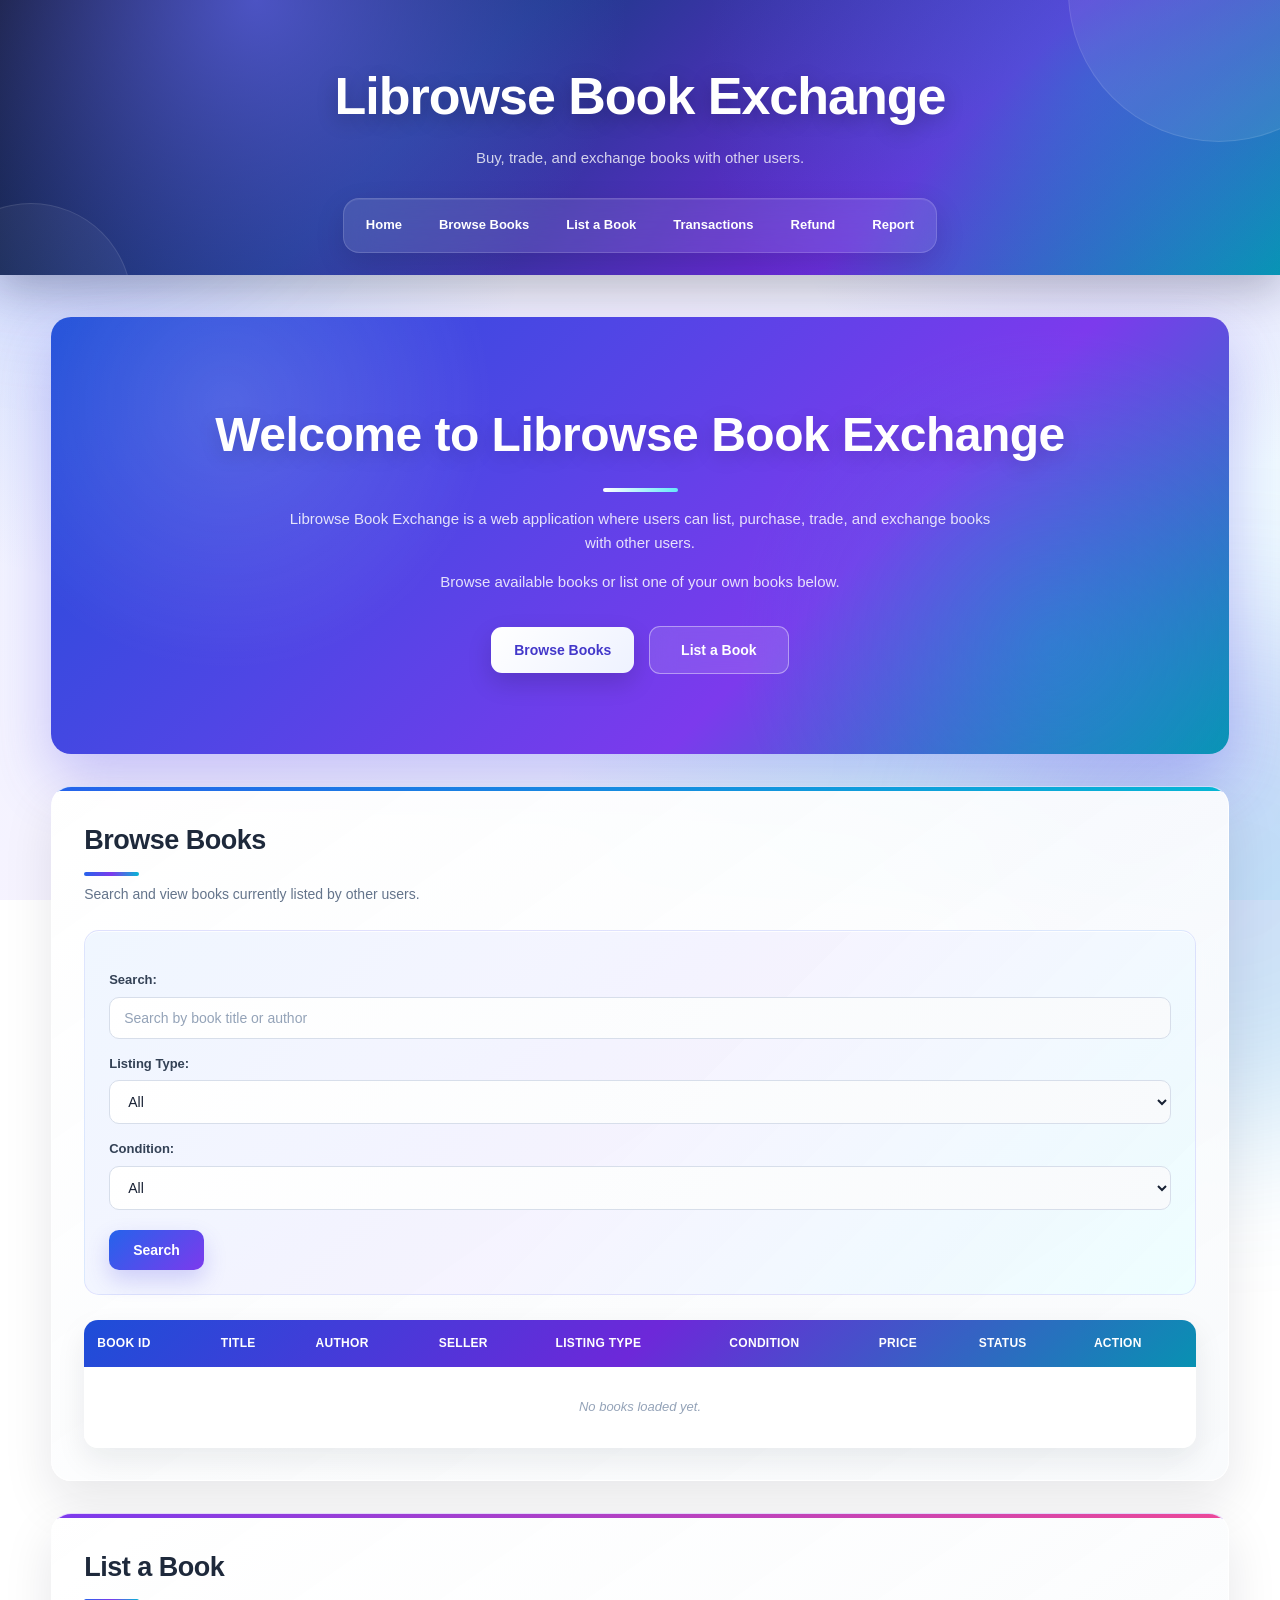
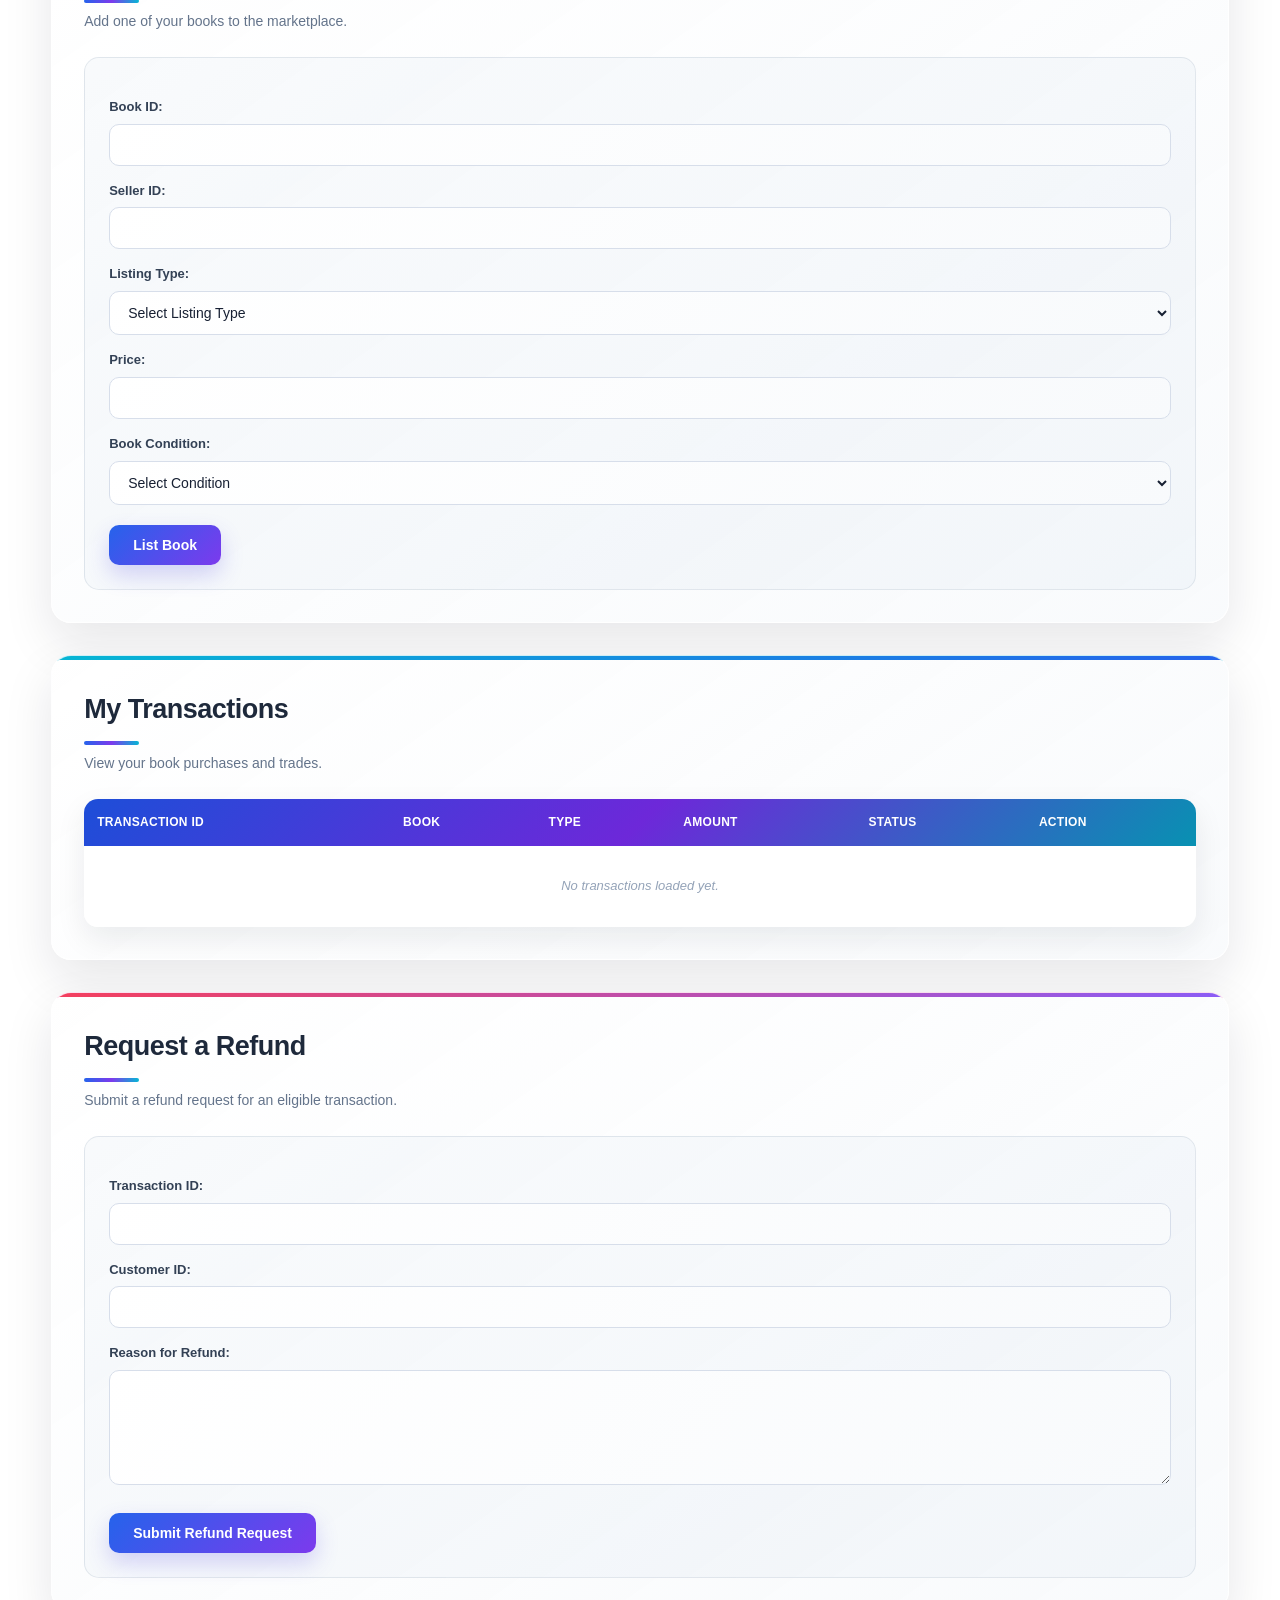
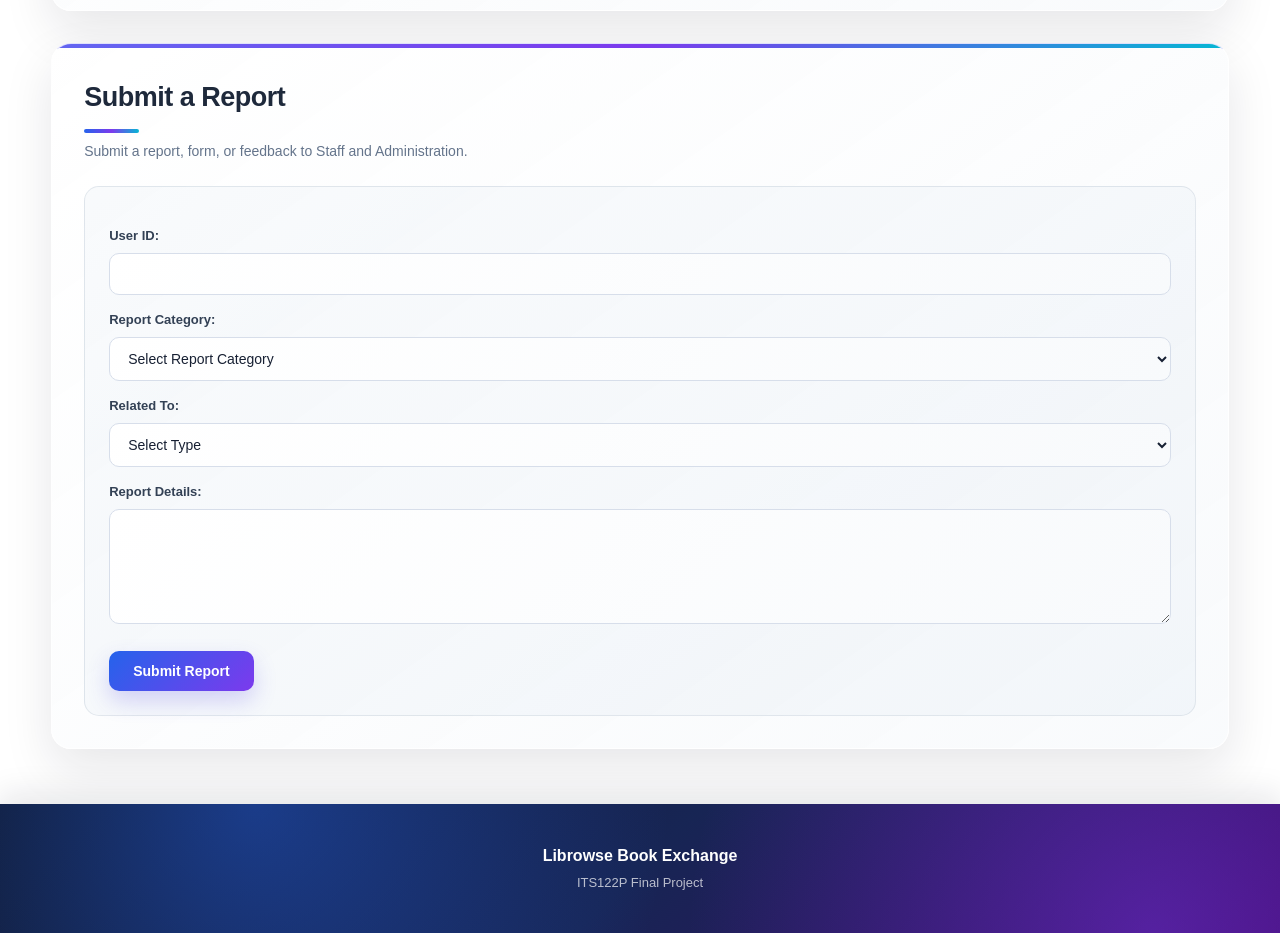
==== index.html @ b909de15 "Add files via upload" ====
<!DOCTYPE html>
<html lang="en">

<head>
    <meta charset="UTF-8">
    <meta name="viewport" content="width=device-width, initial-scale=1.0">

    <link rel="stylesheet" href="style.css">

    <title>Librowse Book Exchange</title>
</head>

<body>

    <!-- HEADER -->
    <header>
        <h1>Librowse Book Exchange</h1>

        <p>
            Buy, trade, and exchange books with other users.
        </p>

        <!-- Navigation -->
        <nav>
            <a href="#home">Home</a>
            <a href="#browse">Browse Books</a>
            <a href="#list-book">List a Book</a>
            <a href="#transactions">Transactions</a>
            <a href="#refund">Refund</a>
            <a href="#report">Report</a>
        </nav>
    </header>


    <!-- MAIN CONTENT -->
    <main>


        <!-- HOME -->
        <section id="home">

            <h2>Welcome to Librowse Book Exchange</h2>

            <p>
                Librowse Book Exchange is a web application where users can list,
                purchase, trade, and exchange books with other users.
            </p>

            <p>
                Browse available books or list one of your own books below.
            </p>

            <a href="#browse">Browse Books</a>
            <a href="#list-book">List a Book</a>

        </section>


        <!-- BROWSE BOOKS -->
        <section id="browse">

            <h2>Browse Books</h2>

            <p>
                Search and view books currently listed by other users.
            </p>


            <!-- Search -->
            <form id="search-form">

                <label for="search-book">
                    Search:
                </label>

                <input type="text" id="search-book" name="search" placeholder="Search by book title or author">


                <label for="filter-type">
                    Listing Type:
                </label>

                <select id="filter-type" name="listing_type">

                    <option value="">
                        All
                    </option>

                    <option value="For_sale">
                        For Sale
                    </option>

                    <option value="For_trade">
                        For Trade
                    </option>

                    <option value="Both">
                        Sale or Trade
                    </option>

                </select>


                <label for="filter-condition">
                    Condition:
                </label>

                <select id="filter-condition" name="condition">

                    <option value="">
                        All
                    </option>

                    <option value="New">
                        New
                    </option>

                    <option value="Good">
                        Good
                    </option>

                    <option value="Acceptable">
                        Acceptable
                    </option>

                </select>


                <button type="submit">
                    Search
                </button>

            </form>


            <!-- Books table (populated by JavaScript) -->
            <table>

                <thead>

                    <tr>
                        <th>Book ID</th>
                        <th>Title</th>
                        <th>Author</th>
                        <th>Seller</th>
                        <th>Listing Type</th>
                        <th>Condition</th>
                        <th>Price</th>
                        <th>Status</th>
                        <th>Action</th>
                    </tr>

                </thead>


                <!-- Book records inserted here -->
                <tbody id="book-list">

                    <tr>

                        <td colspan="9">
                            No books loaded yet.
                        </td>

                    </tr>

                </tbody>

            </table>

        </section>


        <!-- LIST A BOOK -->
        <section id="list-book">

            <h2>List a Book</h2>

            <p>
                Add one of your books to the marketplace.
            </p>


            <!-- Form follows USER_BOOKS table/API -->
            <form id="list-book-form">


                <label for="book-id">
                    Book ID:
                </label>

                <input type="number" id="book-id" name="book_id" required>


                <label for="seller-id">
                    Seller ID:
                </label>

                <input type="number" id="seller-id" name="seller_id" required>


                <label for="listing-type">
                    Listing Type:
                </label>

                <select id="listing-type" name="listing_type" required>

                    <option value="">
                        Select Listing Type
                    </option>

                    <option value="For_sale">
                        For Sale
                    </option>

                    <option value="For_trade">
                        For Trade
                    </option>

                    <option value="Both">
                        Both
                    </option>

                </select>


                <label for="price">
                    Price:
                </label>

                <input type="number" id="price" name="price" step="0.01" min="0">


                <label for="book-condition">
                    Book Condition:
                </label>

                <select id="book-condition" name="condition" required>

                    <option value="">
                        Select Condition
                    </option>

                    <option value="New">
                        New
                    </option>

                    <option value="Good">
                        Good
                    </option>

                    <option value="Acceptable">
                        Acceptable
                    </option>

                </select>


                <button type="submit">
                    List Book
                </button>

            </form>

        </section>


        <!-- TRANSACTIONS -->
        <section id="transactions">

            <h2>My Transactions</h2>

            <p>
                View your book purchases and trades.
            </p>


            <!-- Transaction records (populated by JavaScript) -->
            <table>

                <thead>

                    <tr>
                        <th>Transaction ID</th>
                        <th>Book</th>
                        <th>Type</th>
                        <th>Amount</th>
                        <th>Status</th>
                        <th>Action</th>
                    </tr>

                </thead>

                <tbody id="transaction-list">

                    <tr>

                        <td colspan="6">
                            No transactions loaded yet.
                        </td>

                    </tr>

                </tbody>

            </table>

        </section>


        <!-- REFUND REQUEST -->
        <section id="refund">

            <h2>Request a Refund</h2>

            <p>
                Submit a refund request for an eligible transaction.
            </p>


            <!-- Form follows REFUND_REQUEST schema -->
            <form id="refund-form">


                <label for="refund-transaction-id">
                    Transaction ID:
                </label>

                <input type="number" id="refund-transaction-id" name="transaction_id" required>


                <label for="customer-id">
                    Customer ID:
                </label>

                <input type="number" id="customer-id" name="customer_id" required>


                <label for="refund-reason">
                    Reason for Refund:
                </label>

                <textarea id="refund-reason" name="reason" rows="5" required></textarea>


                <button type="submit">
                    Submit Refund Request
                </button>

            </form>

        </section>


        <!-- REPORT -->
        <section id="report">

            <h2>Submit a Report</h2>

            <p>
                Submit a report, form, or feedback to Staff and Administration.
            </p>


            <!-- Form uses report categories from reports.php -->
            <form id="report-form">


                <label for="submitted-by">
                    User ID:
                </label>

                <input type="number" id="submitted-by" name="submitted_by_id" required>


                <label for="report-category">
                    Report Category:
                </label>

                <select id="report-category" name="report_category" required>

                    <option value="">
                        Select Report Category
                    </option>

                    <option value="Verification_Form">
                        Verification Form
                    </option>

                    <option value="Seller_Application">
                        Seller Application
                    </option>

                    <option value="User_Violation">
                        User Violation
                    </option>

                    <option value="Listing_Dispute">
                        Listing Dispute
                    </option>

                    <option value="General_Feedback">
                        General Feedback
                    </option>

                </select>


                <label for="related-entity">
                    Related To:
                </label>

                <select id="related-entity" name="related_entity_type" required>

                    <option value="">
                        Select Type
                    </option>

                    <option value="User">
                        User
                    </option>

                    <option value="Book_Listing">
                        Book Listing
                    </option>

                    <option value="Transaction">
                        Transaction
                    </option>

                    <option value="None">
                        None
                    </option>

                </select>


                <label for="report-details">
                    Report Details:
                </label>

                <textarea id="report-details" name="form_data" rows="5" required></textarea>


                <button type="submit">
                    Submit Report
                </button>

            </form>

        </section>


    </main>


    <!-- FOOTER -->
    <footer>

        <p>
            Librowse Book Exchange
        </p>

        <p>
            ITS122P Final Project
        </p>

    </footer>


</body>

</html>
---- style.css ----
/* LIBROWSE BOOK EXCHANGE - Gradient UI Revamp */


/* WEBSITE COLORS */

:root {

    /* Main Gradient Colors */
    --blue: #2563eb;
    --blue-dark: #1d4ed8;

    --purple: #7c3aed;
    --purple-dark: #5b21b6;

    --violet: #8b5cf6;
    --cyan: #06b6d4;

    /* Background Colors */
    --background-dark: #0b1020;
    --background-mid: #11182d;
    --background-light: #17213c;

    /* Card Colors */
    --card: rgba(255, 255, 255, 0.94);
    --glass: rgba(255, 255, 255, 0.10);

    /* Text */
    --text-dark: #172033;
    --text-gray: #64748b;
    --text-light: #f8fafc;

    /* Borders */
    --border-light: rgba(255, 255, 255, 0.18);
    --border-card: rgba(148, 163, 184, 0.25);

    /* Shadows */
    --shadow-small:
        0 4px 12px rgba(15, 23, 42, 0.08);

    --shadow-medium:
        0 15px 35px rgba(15, 23, 42, 0.13);

    --shadow-large:
        0 25px 60px rgba(15, 23, 42, 0.18);

    /* Main Gradient */
    --main-gradient:
        linear-gradient(135deg,
            #2563eb 0%,
            #7c3aed 50%,
            #06b6d4 100%);

    /* Dark Gradient */
    --dark-gradient:
        linear-gradient(135deg,
            #0b1020 0%,
            #17213c 50%,
            #26154f 100%);
}


/* BASIC PAGE SETTINGS */

* {
    box-sizing: border-box;
}


html {
    scroll-behavior: smooth;
}


body {
    margin: 0;

    min-height: 100vh;

    font-family:
        Arial,
        Helvetica,
        sans-serif;

    color: var(--text-dark);

    line-height: 1.6;

    background:
        radial-gradient(circle at 10% 20%,
            rgba(37, 99, 235, 0.18),
            transparent 30%),

        radial-gradient(circle at 90% 10%,
            rgba(124, 58, 237, 0.18),
            transparent 28%),

        radial-gradient(circle at 70% 80%,
            rgba(6, 182, 212, 0.13),
            transparent 30%),

        linear-gradient(135deg,
            #eef4ff 0%,
            #f6f3ff 45%,
            #ecfeff 100%);

    background-attachment: fixed;
}


/* Background glow - top left */
body::before {
    content: "";

    position: fixed;

    width: 450px;
    height: 450px;

    top: -180px;
    left: -160px;

    border-radius: 50%;

    background:
        linear-gradient(135deg,
            rgba(37, 99, 235, 0.30),
            rgba(124, 58, 237, 0.20));

    filter: blur(70px);

    z-index: -1;

    pointer-events: none;
}


/* Background glow - bottom right */
body::after {
    content: "";

    position: fixed;

    width: 500px;
    height: 500px;

    right: -200px;
    bottom: -230px;

    border-radius: 50%;

    background:
        linear-gradient(135deg,
            rgba(124, 58, 237, 0.25),
            rgba(6, 182, 212, 0.25));

    filter: blur(80px);

    z-index: -1;

    pointer-events: none;
}


/* HEADER */

header {
    position: relative;

    overflow: hidden;

    text-align: center;

    color: white;

    padding:
        55px 25px 22px;

    background:

        radial-gradient(circle at 20% 0%,
            rgba(99, 102, 241, 0.7),
            transparent 35%),

        radial-gradient(circle at 85% 30%,
            rgba(6, 182, 212, 0.30),
            transparent 35%),

        linear-gradient(135deg,
            #0f172a 0%,
            #1e3a8a 35%,
            #6d28d9 70%,
            #0891b2 100%);

    box-shadow:
        0 15px 40px rgba(15, 23, 42, 0.25);
}


/* Decorative circle - top right */
header::before {
    content: "";

    position: absolute;

    width: 300px;
    height: 300px;

    top: -160px;
    right: -90px;

    border-radius: 50%;

    background:
        rgba(255, 255, 255, 0.08);

    border:
        1px solid rgba(255, 255, 255, 0.1);
}


/* Decorative circle - bottom left */
header::after {
    content: "";

    position: absolute;

    width: 200px;
    height: 200px;

    bottom: -130px;
    left: -70px;

    border-radius: 50%;

    background:
        rgba(255, 255, 255, 0.05);

    border:
        1px solid rgba(255, 255, 255, 0.1);
}


/* Title */
header h1 {
    position: relative;

    z-index: 1;

    margin: 0;

    font-size: clamp(34px,
            5vw,
            52px);

    font-weight: 800;

    letter-spacing: -1px;

    color: white;

    text-shadow:
        0 5px 20px rgba(0, 0, 0, 0.25);
}


/* Subtitle */
header p {
    position: relative;

    z-index: 1;

    margin:
        8px 0 28px;

    font-size: 15px;

    color:
        rgba(255, 255, 255, 0.78);
}


/* NAVIGATION */

nav {
    position: relative;

    z-index: 2;

    display: flex;

    justify-content: center;

    align-items: center;

    flex-wrap: wrap;

    gap: 7px;

    width: fit-content;

    max-width: 100%;

    margin: auto;

    padding: 7px;

    border-radius: 16px;

    background:
        rgba(255, 255, 255, 0.10);

    border:
        1px solid rgba(255, 255, 255, 0.15);

    backdrop-filter:
        blur(15px);

    -webkit-backdrop-filter:
        blur(15px);

    box-shadow:
        inset 0 1px 0 rgba(255, 255, 255, 0.08),
        0 10px 30px rgba(0, 0, 0, 0.12);
}


nav a {
    position: relative;

    padding:
        9px 15px;

    border-radius: 10px;

    color: white;

    text-decoration: none;

    font-size: 13px;

    font-weight: bold;

    transition:
        background 0.25s ease,
        transform 0.25s ease,
        box-shadow 0.25s ease;
}


nav a:hover {
    background:
        linear-gradient(135deg,
            rgba(255, 255, 255, 0.22),
            rgba(255, 255, 255, 0.10));

    transform:
        translateY(-2px);

    box-shadow:
        0 7px 18px rgba(0, 0, 0, 0.12);
}


/* MAIN CONTAINER */

main {
    width: 92%;

    max-width: 1180px;

    margin:
        42px auto;
}


/* SECTIONS */

section {
    position: relative;

    overflow: hidden;

    margin-bottom: 32px;

    padding: 32px;

    border-radius: 20px;

    background:
        linear-gradient(145deg,
            rgba(255, 255, 255, 0.96),
            rgba(248, 250, 252, 0.90));

    border:
        1px solid rgba(255, 255, 255, 0.8);

    box-shadow:
        0 20px 50px rgba(15, 23, 42, 0.10);

    backdrop-filter:
        blur(15px);

    -webkit-backdrop-filter:
        blur(15px);

    transition:
        transform 0.3s ease,
        box-shadow 0.3s ease;
}


section:hover {
    transform:
        translateY(-3px);

    box-shadow:
        0 25px 60px rgba(15, 23, 42, 0.14);
}


/* Gradient bar at top */
section::before {
    content: "";

    position: absolute;

    top: 0;
    left: 0;

    width: 100%;
    height: 4px;

    background:
        var(--main-gradient);
}


/* Heading */
section h2 {
    margin:
        0 0 7px;

    font-size: 27px;

    font-weight: 800;

    letter-spacing: -0.5px;

    color: #1e293b;
}


/* Gradient underline */
section h2::after {
    content: "";

    display: block;

    width: 55px;
    height: 4px;

    margin-top: 10px;

    border-radius: 10px;

    background:
        linear-gradient(90deg,
            var(--blue),
            var(--purple),
            var(--cyan));
}


section>p {
    margin-top: 7px;

    color: var(--text-gray);

    font-size: 14px;
}


/* HOME SECTION */

#home {
    position: relative;

    padding:
        80px 40px;

    text-align: center;

    color: white;

    border: none;

    background:

        radial-gradient(circle at 15% 20%,
            rgba(255, 255, 255, 0.15),
            transparent 25%),

        radial-gradient(circle at 85% 75%,
            rgba(6, 182, 212, 0.28),
            transparent 30%),

        linear-gradient(135deg,
            #1d4ed8 0%,
            #4f46e5 35%,
            #7c3aed 65%,
            #0891b2 100%);

    box-shadow:
        0 25px 60px rgba(79, 70, 229, 0.30);
}


#home::before {
    height: 0;
}


#home h2 {
    font-size:
        clamp(32px,
            5vw,
            48px);

    color: white;

    margin-bottom: 15px;

    text-shadow:
        0 5px 20px rgba(0, 0, 0, 0.15);
}


#home h2::after {
    margin:
        14px auto 0;

    width: 75px;

    background:
        linear-gradient(90deg,
            #ffffff,
            #67e8f9);
}


#home p {
    max-width: 720px;

    margin-left: auto;
    margin-right: auto;

    color:
        rgba(255, 255, 255, 0.84);

    font-size: 15px;
}


/* Buttons */
#home a {
    display: inline-block;

    min-width: 140px;

    margin:
        17px 5px 0;

    padding:
        12px 23px;

    border-radius: 11px;

    text-decoration: none;

    font-size: 14px;

    font-weight: bold;

    transition:
        transform 0.25s ease,
        box-shadow 0.25s ease,
        background 0.25s ease;
}


/* Browse button */
#home a:first-of-type {
    color: #4338ca;

    background:
        linear-gradient(135deg,
            #ffffff,
            #eef2ff);

    box-shadow:
        0 10px 25px rgba(0, 0, 0, 0.15);
}


#home a:first-of-type:hover {
    transform:
        translateY(-3px);

    box-shadow:
        0 16px 30px rgba(0, 0, 0, 0.20);
}


/* List button */
#home a:nth-of-type(2) {
    color: white;

    border:
        1px solid rgba(255, 255, 255, 0.4);

    background:
        rgba(255, 255, 255, 0.12);

    backdrop-filter:
        blur(12px);
}


#home a:nth-of-type(2):hover {
    background:
        rgba(255, 255, 255, 0.20);

    transform:
        translateY(-3px);
}


/* FORMS */

form {
    margin-top: 24px;

    padding: 24px;

    border-radius: 15px;

    background:

        linear-gradient(145deg,
            rgba(248, 250, 252, 0.95),
            rgba(241, 245, 249, 0.90));

    border:
        1px solid rgba(148, 163, 184, 0.22);
}


label {
    display: block;

    margin:
        15px 0 6px;

    color: #334155;

    font-size: 13px;

    font-weight: 700;
}


/* FORM CONTROLS */

input,
select,
textarea {
    width: 100%;

    padding:
        12px 14px;

    border-radius: 10px;

    border:
        1px solid #d7deea;

    outline: none;

    color: #172033;

    background:
        linear-gradient(135deg,
            #ffffff,
            #f8fafc);

    font-family:
        Arial,
        Helvetica,
        sans-serif;

    font-size: 14px;

    transition:
        border-color 0.25s ease,
        box-shadow 0.25s ease,
        transform 0.2s ease;
}


input::placeholder,
textarea::placeholder {
    color: #94a3b8;
}


/* Focus state */
input:focus,
select:focus,
textarea:focus {
    border-color:
        var(--violet);

    background: white;

    transform:
        translateY(-1px);

    box-shadow:
        0 0 0 4px rgba(124, 58, 237, 0.10),
        0 8px 18px rgba(79, 70, 229, 0.08);
}


textarea {
    min-height: 115px;

    resize: vertical;
}


/* BUTTONS */

button {
    position: relative;

    overflow: hidden;

    margin-top: 20px;

    padding:
        12px 24px;

    border: none;

    border-radius: 10px;

    color: white;

    background:
        linear-gradient(135deg,
            #2563eb,
            #7c3aed,
            #06b6d4);

    background-size:
        200% 200%;

    font-size: 14px;

    font-weight: bold;

    cursor: pointer;

    box-shadow:
        0 10px 22px rgba(79, 70, 229, 0.22);

    transition:
        transform 0.25s ease,
        box-shadow 0.25s ease,
        background-position 0.35s ease;
}


button:hover {
    transform:
        translateY(-3px);

    background-position:
        100% 50%;

    box-shadow:
        0 16px 30px rgba(79, 70, 229, 0.30);
}


button:active {
    transform:
        translateY(0);
}


/* Shine animation */
button::before {
    content: "";

    position: absolute;

    top: 0;
    left: -100%;

    width: 70%;
    height: 100%;

    background:
        linear-gradient(90deg,
            transparent,
            rgba(255, 255, 255, 0.32),
            transparent);

    transform:
        skewX(-20deg);

    transition:
        left 0.55s ease;
}


button:hover::before {
    left: 130%;
}


/* SEARCH FORM */

#search-form {
    position: relative;

    background:

        linear-gradient(135deg,
            rgba(239, 246, 255, 0.95),
            rgba(245, 243, 255, 0.95),
            rgba(236, 254, 255, 0.90));

    border:
        1px solid rgba(99, 102, 241, 0.14);

    box-shadow:
        inset 0 1px 0 rgba(255, 255, 255, 0.8);
}


/* TABLES */

table {
    width: 100%;

    margin-top: 25px;

    border-spacing: 0;

    border-collapse: separate;

    overflow: hidden;

    border-radius: 14px;

    background: white;

    box-shadow:
        0 12px 30px rgba(15, 23, 42, 0.08);
}


/* Table header */
thead {
    background:
        linear-gradient(135deg,
            #1d4ed8,
            #6d28d9,
            #0891b2);
}


th {
    padding:
        14px 13px;

    color: white;

    background: transparent;

    text-align: left;

    font-size: 12px;

    letter-spacing: 0.3px;

    text-transform: uppercase;

    white-space: nowrap;
}


td {
    padding:
        14px 13px;

    border-bottom:
        1px solid #edf0f5;

    color: #475569;

    font-size: 13px;

    background:
        rgba(255, 255, 255, 0.92);

    transition:
        background 0.2s ease;
}


tbody tr:hover td {
    background:
        linear-gradient(90deg,
            #eff6ff,
            #f5f3ff,
            #ecfeff);
}


tbody tr:last-child td {
    border-bottom: none;
}


/* Empty state */
td[colspan] {
    padding: 30px;

    text-align: center;

    color: #94a3b8;

    font-style: italic;
}


/* SECTION ACCENTS */

#browse {
    border-top:
        1px solid rgba(37, 99, 235, 0.18);
}


#list-book {
    border-top:
        1px solid rgba(124, 58, 237, 0.18);
}


#transactions {
    border-top:
        1px solid rgba(6, 182, 212, 0.18);
}


#refund {
    border-top:
        1px solid rgba(236, 72, 153, 0.15);
}


#report {
    border-top:
        1px solid rgba(99, 102, 241, 0.18);
}


/* Gradient bars */
#browse::before {
    background:
        linear-gradient(90deg,
            #2563eb,
            #06b6d4);
}


#list-book::before {
    background:
        linear-gradient(90deg,
            #7c3aed,
            #ec4899);
}


#transactions::before {
    background:
        linear-gradient(90deg,
            #06b6d4,
            #2563eb);
}


#refund::before {
    background:
        linear-gradient(90deg,
            #f43f5e,
            #8b5cf6);
}


#report::before {
    background:
        linear-gradient(90deg,
            #6366f1,
            #7c3aed,
            #06b6d4);
}


/* FOOTER */

footer {
    position: relative;

    overflow: hidden;

    margin-top: 55px;

    padding:
        35px 20px;

    text-align: center;

    color: white;

    background:

        radial-gradient(circle at 20% 0%,
            rgba(37, 99, 235, 0.45),
            transparent 40%),

        radial-gradient(circle at 90% 100%,
            rgba(124, 58, 237, 0.45),
            transparent 40%),

        linear-gradient(135deg,
            #0f172a,
            #172554,
            #3b0764);

    box-shadow:
        0 -10px 30px rgba(15, 23, 42, 0.10);
}


footer p {
    position: relative;

    z-index: 1;

    margin:
        4px 0;

    color:
        rgba(255, 255, 255, 0.70);

    font-size: 13px;
}


footer p:first-child {
    color: white;

    font-size: 16px;

    font-weight: bold;
}


/* TEXT SELECTION */

::selection {
    color: white;

    background:
        #7c3aed;
}


/* SCROLLBAR */

::-webkit-scrollbar {
    width: 10px;
    height: 10px;
}


::-webkit-scrollbar-track {
    background:
        #eef2f7;
}


::-webkit-scrollbar-thumb {
    border-radius: 20px;

    border:
        2px solid #eef2f7;

    background:
        linear-gradient(180deg,
            #2563eb,
            #7c3aed);
}


::-webkit-scrollbar-thumb:hover {
    background:
        linear-gradient(180deg,
            #1d4ed8,
            #6d28d9);
}


/* TABLET - MAX 900px */

@media screen and (max-width: 900px) {

    main {
        width: 94%;
    }


    section {
        padding: 25px;
    }


    #home {
        padding:
            60px 25px;
    }


    #browse,
    #transactions {
        overflow-x: auto;
    }


    table {
        min-width: 760px;
    }

}


/* MOBILE - MAX 650px */

@media screen and (max-width: 650px) {

    header {
        padding:
            40px 15px 18px;
    }


    header h1 {
        font-size: 31px;
    }


    header p {
        font-size: 13px;
    }


    nav {
        width: 100%;

        flex-direction: column;

        border-radius: 14px;
    }


    nav a {
        width: 100%;

        padding: 10px;

        text-align: center;
    }


    main {
        width: 94%;

        margin:
            22px auto;
    }


    section {
        padding: 20px;

        margin-bottom: 20px;

        border-radius: 15px;
    }


    section h2 {
        font-size: 23px;
    }


    #home {
        padding:
            48px 20px;
    }


    #home h2 {
        font-size: 30px;
    }


    #home a {
        display: block;

        width: 100%;

        max-width: 260px;

        margin:
            10px auto;
    }


    form {
        padding: 18px;
    }


    input,
    select,
    textarea {
        font-size: 16px;
    }


    button {
        width: 100%;
    }


    footer {
        margin-top: 30px;
    }

}


/* SMALL PHONES - MAX 420px */

@media screen and (max-width: 420px) {

    header h1 {
        font-size: 27px;
    }


    #home h2 {
        font-size: 27px;
    }


    section {
        padding: 17px;
    }


    form {
        padding: 15px;
    }

}


/* REDUCED MOTION */
/* Respects user's animation preferences */
@media (prefers-reduced-motion: reduce) {

    html {
        scroll-behavior: auto;
    }


    *,
    *::before,
    *::after {
        transition: none !important;
        animation: none !important;
    }

}
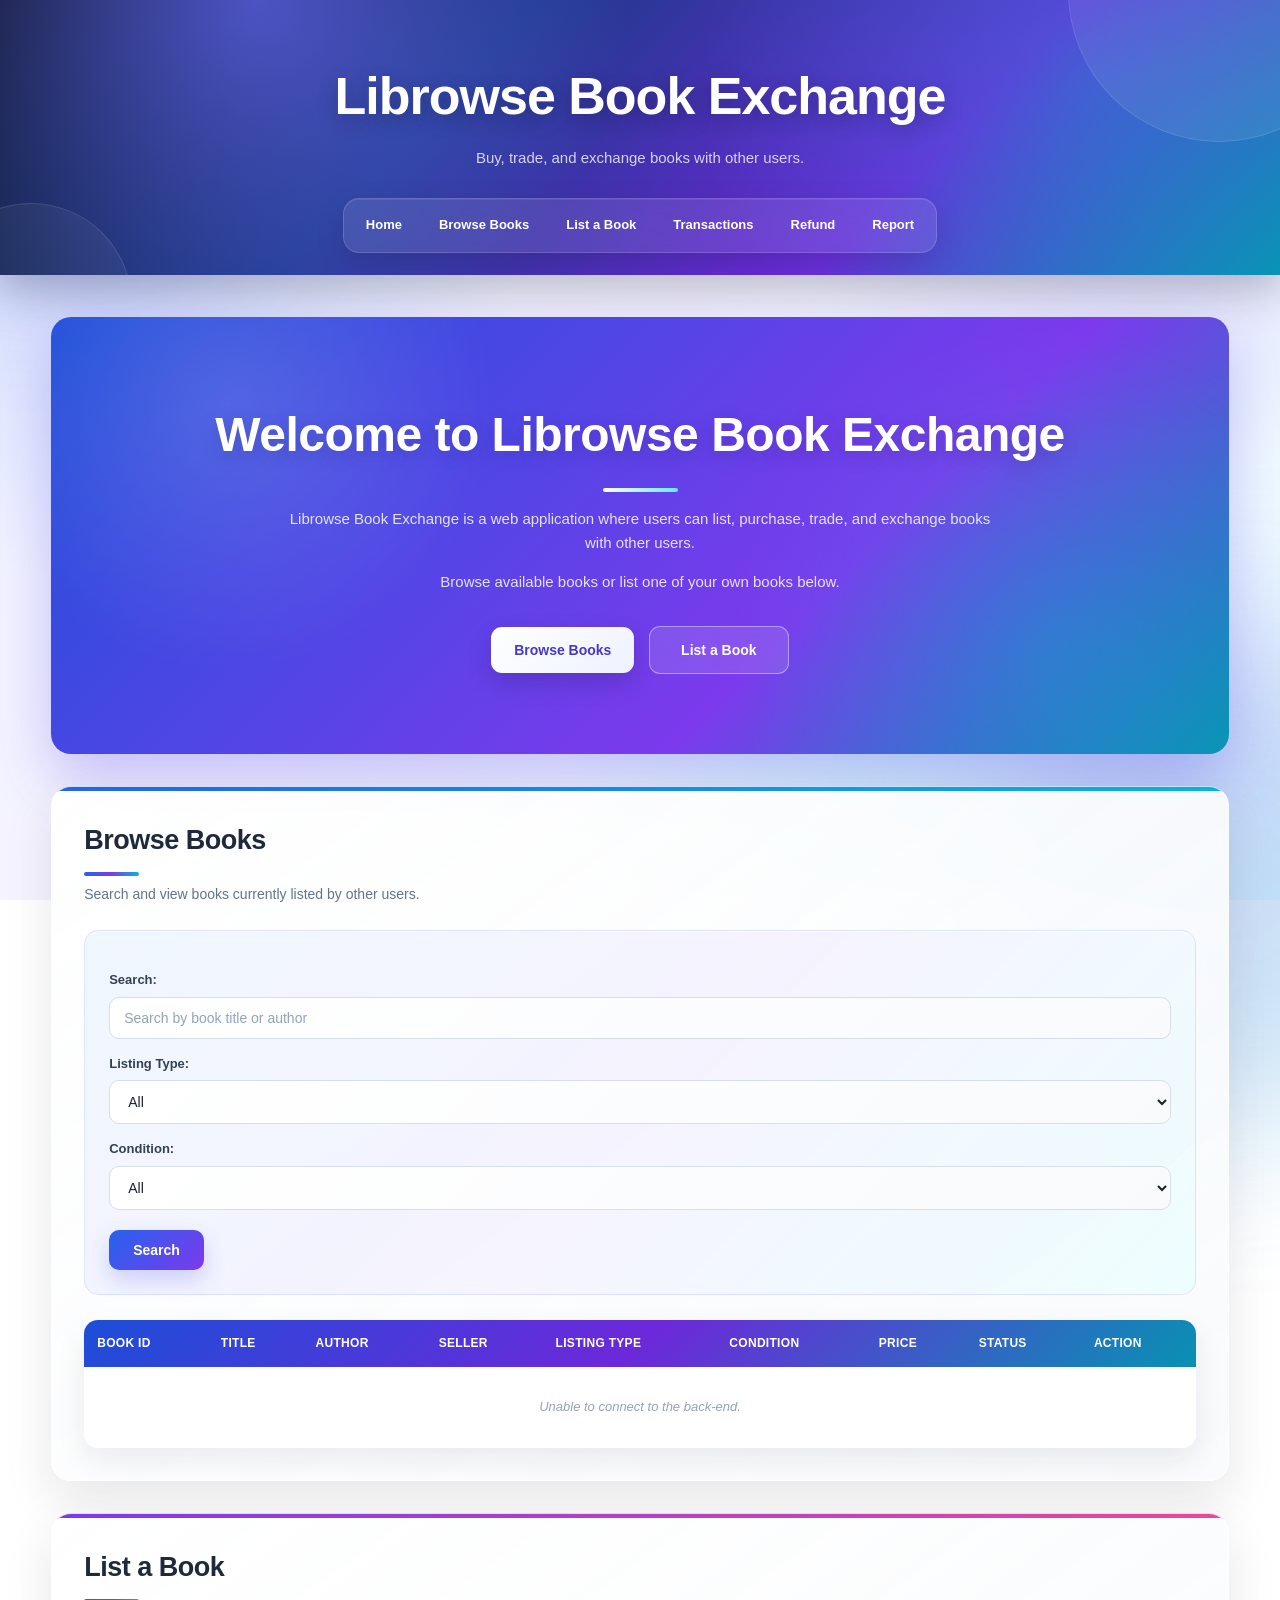
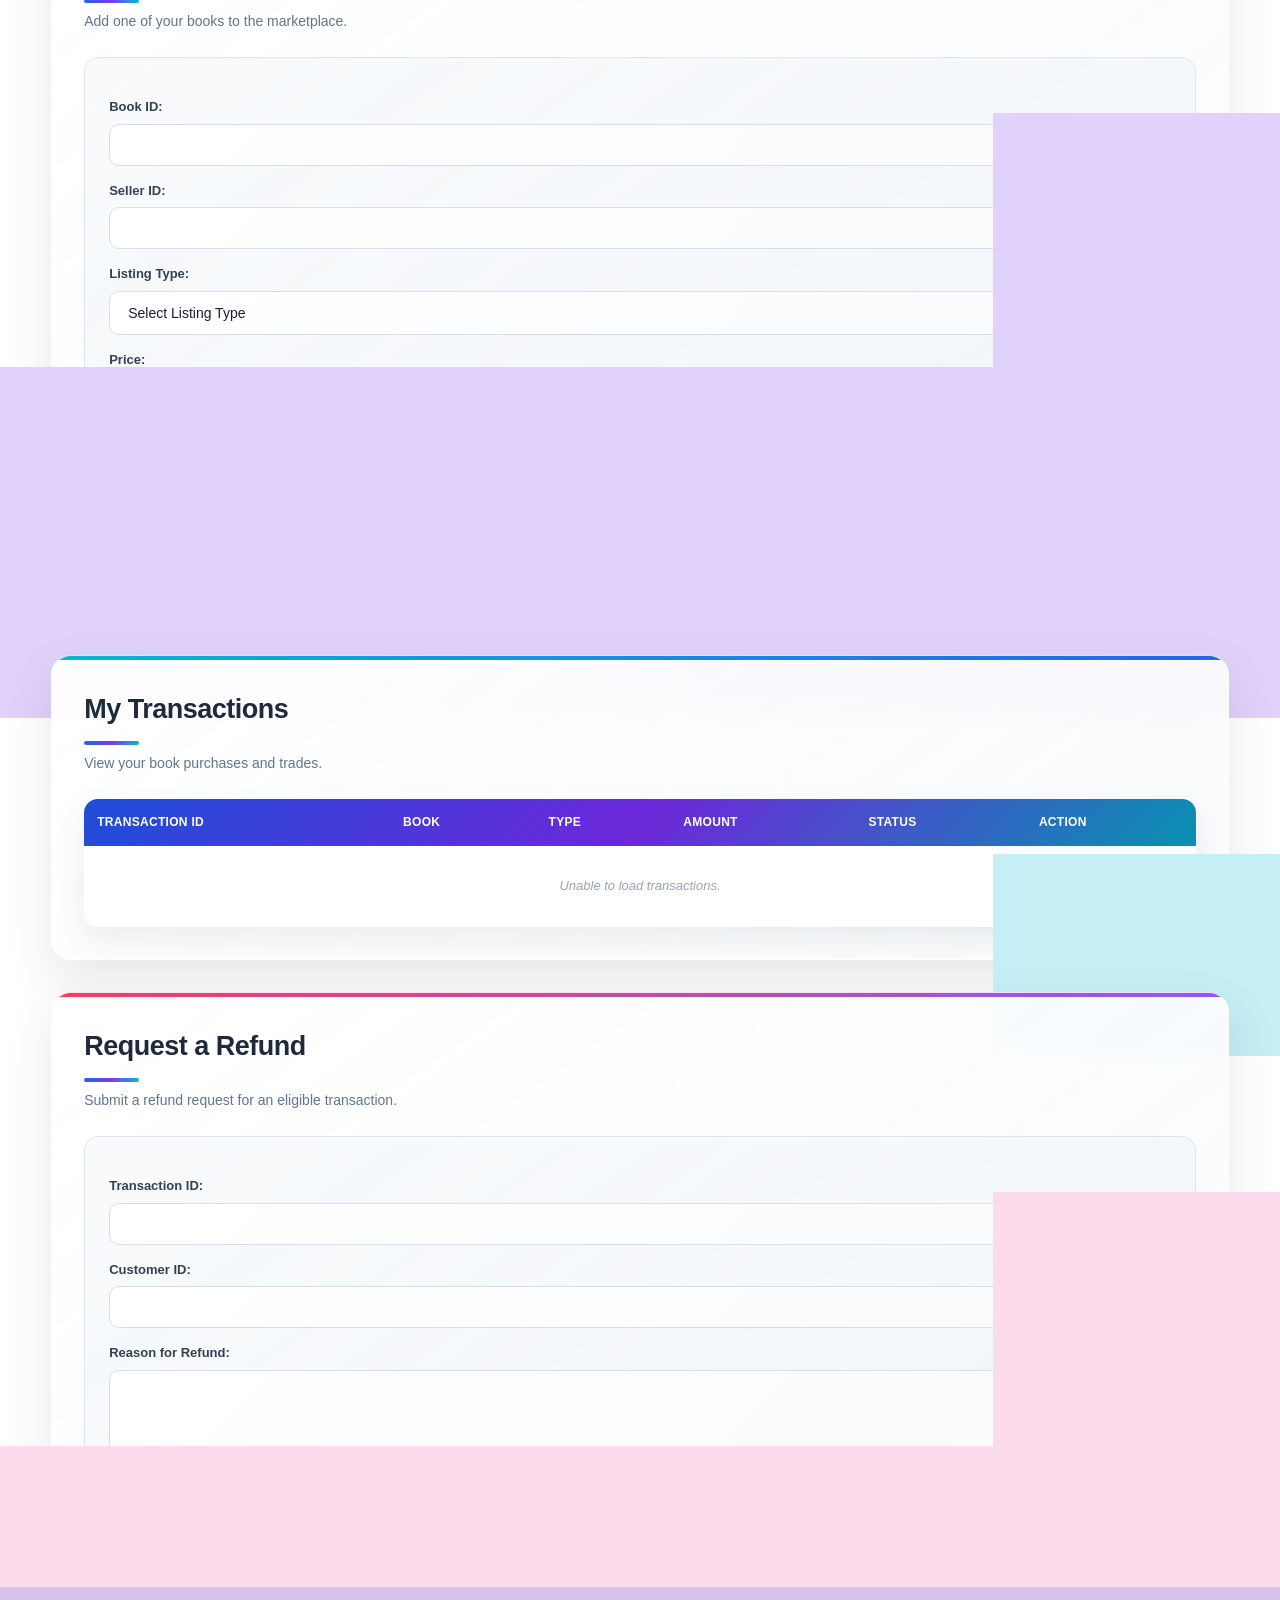
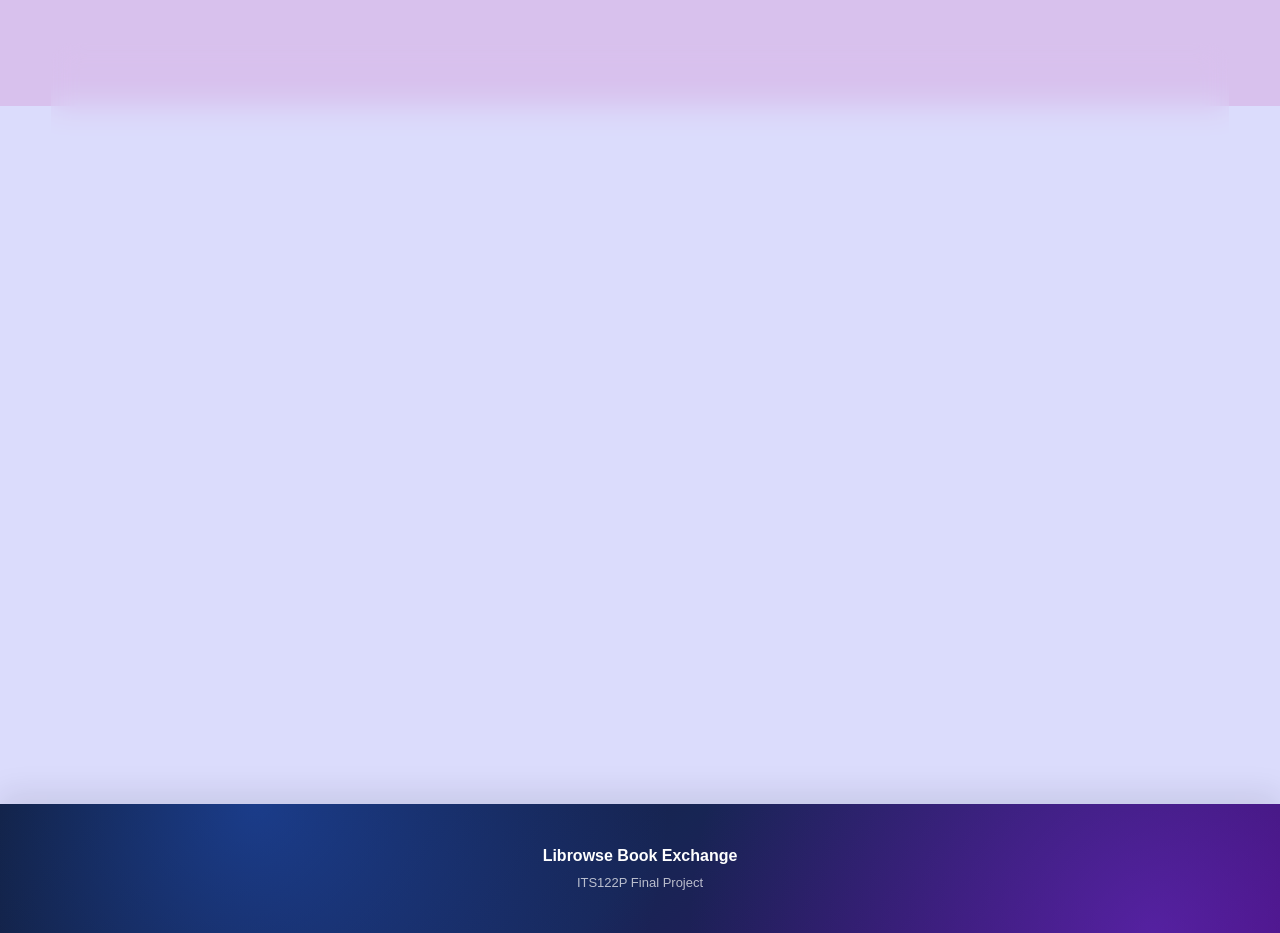
==== commit ebf56b9a: "Fix Frontend HTML and JS Connection" ====
--- a/index.html
+++ b/index.html
@@ -1,473 +1,476 @@
-<!DOCTYPE html>
-<html lang="en">
-
-<head>
-    <meta charset="UTF-8">
-    <meta name="viewport" content="width=device-width, initial-scale=1.0">
-
-    <link rel="stylesheet" href="style.css">
-
-    <title>Librowse Book Exchange</title>
-</head>
-
-<body>
-
-    <!-- HEADER -->
-    <header>
-        <h1>Librowse Book Exchange</h1>
-
-        <p>
-            Buy, trade, and exchange books with other users.
-        </p>
-
-        <!-- Navigation -->
-        <nav>
-            <a href="#home">Home</a>
-            <a href="#browse">Browse Books</a>
-            <a href="#list-book">List a Book</a>
-            <a href="#transactions">Transactions</a>
-            <a href="#refund">Refund</a>
-            <a href="#report">Report</a>
-        </nav>
-    </header>
-
-
-    <!-- MAIN CONTENT -->
-    <main>
-
-
-        <!-- HOME -->
-        <section id="home">
-
-            <h2>Welcome to Librowse Book Exchange</h2>
-
-            <p>
-                Librowse Book Exchange is a web application where users can list,
-                purchase, trade, and exchange books with other users.
-            </p>
-
-            <p>
-                Browse available books or list one of your own books below.
-            </p>
-
-            <a href="#browse">Browse Books</a>
-            <a href="#list-book">List a Book</a>
-
-        </section>
-
-
-        <!-- BROWSE BOOKS -->
-        <section id="browse">
-
-            <h2>Browse Books</h2>
-
-            <p>
-                Search and view books currently listed by other users.
-            </p>
-
-
-            <!-- Search -->
-            <form id="search-form">
-
-                <label for="search-book">
-                    Search:
-                </label>
-
-                <input type="text" id="search-book" name="search" placeholder="Search by book title or author">
-
-
-                <label for="filter-type">
-                    Listing Type:
-                </label>
-
-                <select id="filter-type" name="listing_type">
-
-                    <option value="">
-                        All
-                    </option>
-
-                    <option value="For_sale">
-                        For Sale
-                    </option>
-
-                    <option value="For_trade">
-                        For Trade
-                    </option>
-
-                    <option value="Both">
-                        Sale or Trade
-                    </option>
-
-                </select>
-
-
-                <label for="filter-condition">
-                    Condition:
-                </label>
-
-                <select id="filter-condition" name="condition">
-
-                    <option value="">
-                        All
-                    </option>
-
-                    <option value="New">
-                        New
-                    </option>
-
-                    <option value="Good">
-                        Good
-                    </option>
-
-                    <option value="Acceptable">
-                        Acceptable
-                    </option>
-
-                </select>
-
-
-                <button type="submit">
-                    Search
-                </button>
-
-            </form>
-
-
-            <!-- Books table (populated by JavaScript) -->
-            <table>
-
-                <thead>
-
-                    <tr>
-                        <th>Book ID</th>
-                        <th>Title</th>
-                        <th>Author</th>
-                        <th>Seller</th>
-                        <th>Listing Type</th>
-                        <th>Condition</th>
-                        <th>Price</th>
-                        <th>Status</th>
-                        <th>Action</th>
-                    </tr>
-
-                </thead>
-
-
-                <!-- Book records inserted here -->
-                <tbody id="book-list">
-
-                    <tr>
-
-                        <td colspan="9">
-                            No books loaded yet.
-                        </td>
-
-                    </tr>
-
-                </tbody>
-
-            </table>
-
-        </section>
-
-
-        <!-- LIST A BOOK -->
-        <section id="list-book">
-
-            <h2>List a Book</h2>
-
-            <p>
-                Add one of your books to the marketplace.
-            </p>
-
-
-            <!-- Form follows USER_BOOKS table/API -->
-            <form id="list-book-form">
-
-
-                <label for="book-id">
-                    Book ID:
-                </label>
-
-                <input type="number" id="book-id" name="book_id" required>
-
-
-                <label for="seller-id">
-                    Seller ID:
-                </label>
-
-                <input type="number" id="seller-id" name="seller_id" required>
-
-
-                <label for="listing-type">
-                    Listing Type:
-                </label>
-
-                <select id="listing-type" name="listing_type" required>
-
-                    <option value="">
-                        Select Listing Type
-                    </option>
-
-                    <option value="For_sale">
-                        For Sale
-                    </option>
-
-                    <option value="For_trade">
-                        For Trade
-                    </option>
-
-                    <option value="Both">
-                        Both
-                    </option>
-
-                </select>
-
-
-                <label for="price">
-                    Price:
-                </label>
-
-                <input type="number" id="price" name="price" step="0.01" min="0">
-
-
-                <label for="book-condition">
-                    Book Condition:
-                </label>
-
-                <select id="book-condition" name="condition" required>
-
-                    <option value="">
-                        Select Condition
-                    </option>
-
-                    <option value="New">
-                        New
-                    </option>
-
-                    <option value="Good">
-                        Good
-                    </option>
-
-                    <option value="Acceptable">
-                        Acceptable
-                    </option>
-
-                </select>
-
-
-                <button type="submit">
-                    List Book
-                </button>
-
-            </form>
-
-        </section>
-
-
-        <!-- TRANSACTIONS -->
-        <section id="transactions">
-
-            <h2>My Transactions</h2>
-
-            <p>
-                View your book purchases and trades.
-            </p>
-
-
-            <!-- Transaction records (populated by JavaScript) -->
-            <table>
-
-                <thead>
-
-                    <tr>
-                        <th>Transaction ID</th>
-                        <th>Book</th>
-                        <th>Type</th>
-                        <th>Amount</th>
-                        <th>Status</th>
-                        <th>Action</th>
-                    </tr>
-
-                </thead>
-
-                <tbody id="transaction-list">
-
-                    <tr>
-
-                        <td colspan="6">
-                            No transactions loaded yet.
-                        </td>
-
-                    </tr>
-
-                </tbody>
-
-            </table>
-
-        </section>
-
-
-        <!-- REFUND REQUEST -->
-        <section id="refund">
-
-            <h2>Request a Refund</h2>
-
-            <p>
-                Submit a refund request for an eligible transaction.
-            </p>
-
-
-            <!-- Form follows REFUND_REQUEST schema -->
-            <form id="refund-form">
-
-
-                <label for="refund-transaction-id">
-                    Transaction ID:
-                </label>
-
-                <input type="number" id="refund-transaction-id" name="transaction_id" required>
-
-
-                <label for="customer-id">
-                    Customer ID:
-                </label>
-
-                <input type="number" id="customer-id" name="customer_id" required>
-
-
-                <label for="refund-reason">
-                    Reason for Refund:
-                </label>
-
-                <textarea id="refund-reason" name="reason" rows="5" required></textarea>
-
-
-                <button type="submit">
-                    Submit Refund Request
-                </button>
-
-            </form>
-
-        </section>
-
-
-        <!-- REPORT -->
-        <section id="report">
-
-            <h2>Submit a Report</h2>
-
-            <p>
-                Submit a report, form, or feedback to Staff and Administration.
-            </p>
-
-
-            <!-- Form uses report categories from reports.php -->
-            <form id="report-form">
-
-
-                <label for="submitted-by">
-                    User ID:
-                </label>
-
-                <input type="number" id="submitted-by" name="submitted_by_id" required>
-
-
-                <label for="report-category">
-                    Report Category:
-                </label>
-
-                <select id="report-category" name="report_category" required>
-
-                    <option value="">
-                        Select Report Category
-                    </option>
-
-                    <option value="Verification_Form">
-                        Verification Form
-                    </option>
-
-                    <option value="Seller_Application">
-                        Seller Application
-                    </option>
-
-                    <option value="User_Violation">
-                        User Violation
-                    </option>
-
-                    <option value="Listing_Dispute">
-                        Listing Dispute
-                    </option>
-
-                    <option value="General_Feedback">
-                        General Feedback
-                    </option>
-
-                </select>
-
-
-                <label for="related-entity">
-                    Related To:
-                </label>
-
-                <select id="related-entity" name="related_entity_type" required>
-
-                    <option value="">
-                        Select Type
-                    </option>
-
-                    <option value="User">
-                        User
-                    </option>
-
-                    <option value="Book_Listing">
-                        Book Listing
-                    </option>
-
-                    <option value="Transaction">
-                        Transaction
-                    </option>
-
-                    <option value="None">
-                        None
-                    </option>
-
-                </select>
-
-
-                <label for="report-details">
-                    Report Details:
-                </label>
-
-                <textarea id="report-details" name="form_data" rows="5" required></textarea>
-
-
-                <button type="submit">
-                    Submit Report
-                </button>
-
-            </form>
-
-        </section>
-
-
-    </main>
-
-
-    <!-- FOOTER -->
-    <footer>
-
-        <p>
-            Librowse Book Exchange
-        </p>
-
-        <p>
-            ITS122P Final Project
-        </p>
-
-    </footer>
-
-
-</body>
-
+<!DOCTYPE html>
+<html lang="en">
+
+<head>
+    <meta charset="UTF-8">
+    <meta name="viewport" content="width=device-width, initial-scale=1.0">
+
+    <link rel="stylesheet" href="style.css">
+
+    <title>Librowse Book Exchange</title>
+</head>
+
+<body>
+
+    <!-- HEADER -->
+    <header>
+        <h1>Librowse Book Exchange</h1>
+
+        <p>
+            Buy, trade, and exchange books with other users.
+        </p>
+
+        <!-- Navigation -->
+        <nav>
+            <a href="#home">Home</a>
+            <a href="#browse">Browse Books</a>
+            <a href="#list-book">List a Book</a>
+            <a href="#transactions">Transactions</a>
+            <a href="#refund">Refund</a>
+            <a href="#report">Report</a>
+        </nav>
+    </header>
+
+
+    <!-- MAIN CONTENT -->
+    <main>
+
+
+        <!-- HOME -->
+        <section id="home">
+
+            <h2>Welcome to Librowse Book Exchange</h2>
+
+            <p>
+                Librowse Book Exchange is a web application where users can list,
+                purchase, trade, and exchange books with other users.
+            </p>
+
+            <p>
+                Browse available books or list one of your own books below.
+            </p>
+
+            <a href="#browse">Browse Books</a>
+            <a href="#list-book">List a Book</a>
+
+        </section>
+
+
+        <!-- BROWSE BOOKS -->
+        <section id="browse">
+
+            <h2>Browse Books</h2>
+
+            <p>
+                Search and view books currently listed by other users.
+            </p>
+
+
+            <!-- Search -->
+            <form id="search-form">
+
+                <label for="search-book">
+                    Search:
+                </label>
+
+                <input type="text" id="search-book" name="search" placeholder="Search by book title or author">
+
+
+                <label for="filter-type">
+                    Listing Type:
+                </label>
+
+                <select id="filter-type" name="listing_type">
+
+                    <option value="">
+                        All
+                    </option>
+
+                    <option value="For_sale">
+                        For Sale
+                    </option>
+
+                    <option value="For_trade">
+                        For Trade
+                    </option>
+
+                    <option value="Both">
+                        Sale or Trade
+                    </option>
+
+                </select>
+
+
+                <label for="filter-condition">
+                    Condition:
+                </label>
+
+                <select id="filter-condition" name="condition">
+
+                    <option value="">
+                        All
+                    </option>
+
+                    <option value="New">
+                        New
+                    </option>
+
+                    <option value="Good">
+                        Good
+                    </option>
+
+                    <option value="Acceptable">
+                        Acceptable
+                    </option>
+
+                </select>
+
+
+                <button type="submit">
+                    Search
+                </button>
+
+            </form>
+
+
+            <!-- Books table (populated by JavaScript) -->
+            <table>
+
+                <thead>
+
+                    <tr>
+                        <th>Book ID</th>
+                        <th>Title</th>
+                        <th>Author</th>
+                        <th>Seller</th>
+                        <th>Listing Type</th>
+                        <th>Condition</th>
+                        <th>Price</th>
+                        <th>Status</th>
+                        <th>Action</th>
+                    </tr>
+
+                </thead>
+
+
+                <!-- Book records inserted here -->
+                <tbody id="book-list">
+
+                    <tr>
+
+                        <td colspan="9">
+                            No books loaded yet.
+                        </td>
+
+                    </tr>
+
+                </tbody>
+
+            </table>
+
+        </section>
+
+
+        <!-- LIST A BOOK -->
+        <section id="list-book">
+
+            <h2>List a Book</h2>
+
+            <p>
+                Add one of your books to the marketplace.
+            </p>
+
+
+            <!-- Form follows USER_BOOKS table/API -->
+            <form id="list-book-form">
+
+
+                <label for="book-id">
+                    Book ID:
+                </label>
+
+                <input type="number" id="book-id" name="book_id" required>
+
+
+                <label for="seller-id">
+                    Seller ID:
+                </label>
+
+                <input type="number" id="seller-id" name="seller_id" required>
+
+
+                <label for="listing-type">
+                    Listing Type:
+                </label>
+
+                <select id="listing-type" name="listing_type" required>
+
+                    <option value="">
+                        Select Listing Type
+                    </option>
+
+                    <option value="For_sale">
+                        For Sale
+                    </option>
+
+                    <option value="For_trade">
+                        For Trade
+                    </option>
+
+                    <option value="Both">
+                        Both
+                    </option>
+
+                </select>
+
+
+                <label for="price">
+                    Price:
+                </label>
+
+                <input type="number" id="price" name="price" step="0.01" min="0">
+
+
+                <label for="book-condition">
+                    Book Condition:
+                </label>
+
+                <select id="book-condition" name="condition" required>
+
+                    <option value="">
+                        Select Condition
+                    </option>
+
+                    <option value="New">
+                        New
+                    </option>
+
+                    <option value="Good">
+                        Good
+                    </option>
+
+                    <option value="Acceptable">
+                        Acceptable
+                    </option>
+
+                </select>
+
+
+                <button type="submit">
+                    List Book
+                </button>
+
+            </form>
+
+        </section>
+
+
+        <!-- TRANSACTIONS -->
+        <section id="transactions">
+
+            <h2>My Transactions</h2>
+
+            <p>
+                View your book purchases and trades.
+            </p>
+
+
+            <!-- Transaction records (populated by JavaScript) -->
+            <table>
+
+                <thead>
+
+                    <tr>
+                        <th>Transaction ID</th>
+                        <th>Book</th>
+                        <th>Type</th>
+                        <th>Amount</th>
+                        <th>Status</th>
+                        <th>Action</th>
+                    </tr>
+
+                </thead>
+
+                <tbody id="transaction-list">
+
+                    <tr>
+
+                        <td colspan="6">
+                            No transactions loaded yet.
+                        </td>
+
+                    </tr>
+
+                </tbody>
+
+            </table>
+
+        </section>
+
+
+        <!-- REFUND REQUEST -->
+        <section id="refund">
+
+            <h2>Request a Refund</h2>
+
+            <p>
+                Submit a refund request for an eligible transaction.
+            </p>
+
+
+            <!-- Form follows REFUND_REQUEST schema -->
+            <form id="refund-form">
+
+
+                <label for="refund-transaction-id">
+                    Transaction ID:
+                </label>
+
+                <input type="number" id="refund-transaction-id" name="transaction_id" required>
+
+
+                <label for="customer-id">
+                    Customer ID:
+                </label>
+
+                <input type="number" id="customer-id" name="customer_id" required>
+
+
+                <label for="refund-reason">
+                    Reason for Refund:
+                </label>
+
+                <textarea id="refund-reason" name="reason" rows="5" required></textarea>
+
+
+                <button type="submit">
+                    Submit Refund Request
+                </button>
+
+            </form>
+
+        </section>
+
+
+        <!-- REPORT -->
+        <section id="report">
+
+            <h2>Submit a Report</h2>
+
+            <p>
+                Submit a report, form, or feedback to Staff and Administration.
+            </p>
+
+
+            <!-- Form uses report categories from reports.php -->
+            <form id="report-form">
+
+
+                <label for="submitted-by">
+                    User ID:
+                </label>
+
+                <input type="number" id="submitted-by" name="submitted_by_id" required>
+
+
+                <label for="report-category">
+                    Report Category:
+                </label>
+
+                <select id="report-category" name="report_category" required>
+
+                    <option value="">
+                        Select Report Category
+                    </option>
+
+                    <option value="Verification_Form">
+                        Verification Form
+                    </option>
+
+                    <option value="Seller_Application">
+                        Seller Application
+                    </option>
+
+                    <option value="User_Violation">
+                        User Violation
+                    </option>
+
+                    <option value="Listing_Dispute">
+                        Listing Dispute
+                    </option>
+
+                    <option value="General_Feedback">
+                        General Feedback
+                    </option>
+
+                </select>
+
+
+                <label for="related-entity">
+                    Related To:
+                </label>
+
+                <select id="related-entity" name="related_entity_type" required>
+
+                    <option value="">
+                        Select Type
+                    </option>
+
+                    <option value="User">
+                        User
+                    </option>
+
+                    <option value="Book_Listing">
+                        Book Listing
+                    </option>
+
+                    <option value="Transaction">
+                        Transaction
+                    </option>
+
+                    <option value="None">
+                        None
+                    </option>
+
+                </select>
+
+
+                <label for="report-details">
+                    Report Details:
+                </label>
+
+                <textarea id="report-details" name="form_data" rows="5" required></textarea>
+
+
+                <button type="submit">
+                    Submit Report
+                </button>
+
+            </form>
+
+        </section>
+
+
+    </main>
+
+
+    <!-- FOOTER -->
+    <footer>
+
+        <p>
+            Librowse Book Exchange
+        </p>
+
+        <p>
+            ITS122P Final Project
+        </p>
+
+    </footer>
+
+
+    <!-- Main frontend behavior -->
+    <script src="script.js"></script>
+
+</body>
+
 </html>
--- a/style.css
+++ b/style.css
@@ -1,1311 +1,1311 @@
-/* LIBROWSE BOOK EXCHANGE - Gradient UI Revamp */
-
-
-/* WEBSITE COLORS */
-
-:root {
-
-    /* Main Gradient Colors */
-    --blue: #2563eb;
-    --blue-dark: #1d4ed8;
-
-    --purple: #7c3aed;
-    --purple-dark: #5b21b6;
-
-    --violet: #8b5cf6;
-    --cyan: #06b6d4;
-
-    /* Background Colors */
-    --background-dark: #0b1020;
-    --background-mid: #11182d;
-    --background-light: #17213c;
-
-    /* Card Colors */
-    --card: rgba(255, 255, 255, 0.94);
-    --glass: rgba(255, 255, 255, 0.10);
-
-    /* Text */
-    --text-dark: #172033;
-    --text-gray: #64748b;
-    --text-light: #f8fafc;
-
-    /* Borders */
-    --border-light: rgba(255, 255, 255, 0.18);
-    --border-card: rgba(148, 163, 184, 0.25);
-
-    /* Shadows */
-    --shadow-small:
-        0 4px 12px rgba(15, 23, 42, 0.08);
-
-    --shadow-medium:
-        0 15px 35px rgba(15, 23, 42, 0.13);
-
-    --shadow-large:
-        0 25px 60px rgba(15, 23, 42, 0.18);
-
-    /* Main Gradient */
-    --main-gradient:
-        linear-gradient(135deg,
-            #2563eb 0%,
-            #7c3aed 50%,
-            #06b6d4 100%);
-
-    /* Dark Gradient */
-    --dark-gradient:
-        linear-gradient(135deg,
-            #0b1020 0%,
-            #17213c 50%,
-            #26154f 100%);
-}
-
-
-/* BASIC PAGE SETTINGS */
-
-* {
-    box-sizing: border-box;
-}
-
-
-html {
-    scroll-behavior: smooth;
-}
-
-
-body {
-    margin: 0;
-
-    min-height: 100vh;
-
-    font-family:
-        Arial,
-        Helvetica,
-        sans-serif;
-
-    color: var(--text-dark);
-
-    line-height: 1.6;
-
-    background:
-        radial-gradient(circle at 10% 20%,
-            rgba(37, 99, 235, 0.18),
-            transparent 30%),
-
-        radial-gradient(circle at 90% 10%,
-            rgba(124, 58, 237, 0.18),
-            transparent 28%),
-
-        radial-gradient(circle at 70% 80%,
-            rgba(6, 182, 212, 0.13),
-            transparent 30%),
-
-        linear-gradient(135deg,
-            #eef4ff 0%,
-            #f6f3ff 45%,
-            #ecfeff 100%);
-
-    background-attachment: fixed;
-}
-
-
-/* Background glow - top left */
-body::before {
-    content: "";
-
-    position: fixed;
-
-    width: 450px;
-    height: 450px;
-
-    top: -180px;
-    left: -160px;
-
-    border-radius: 50%;
-
-    background:
-        linear-gradient(135deg,
-            rgba(37, 99, 235, 0.30),
-            rgba(124, 58, 237, 0.20));
-
-    filter: blur(70px);
-
-    z-index: -1;
-
-    pointer-events: none;
-}
-
-
-/* Background glow - bottom right */
-body::after {
-    content: "";
-
-    position: fixed;
-
-    width: 500px;
-    height: 500px;
-
-    right: -200px;
-    bottom: -230px;
-
-    border-radius: 50%;
-
-    background:
-        linear-gradient(135deg,
-            rgba(124, 58, 237, 0.25),
-            rgba(6, 182, 212, 0.25));
-
-    filter: blur(80px);
-
-    z-index: -1;
-
-    pointer-events: none;
-}
-
-
-/* HEADER */
-
-header {
-    position: relative;
-
-    overflow: hidden;
-
-    text-align: center;
-
-    color: white;
-
-    padding:
-        55px 25px 22px;
-
-    background:
-
-        radial-gradient(circle at 20% 0%,
-            rgba(99, 102, 241, 0.7),
-            transparent 35%),
-
-        radial-gradient(circle at 85% 30%,
-            rgba(6, 182, 212, 0.30),
-            transparent 35%),
-
-        linear-gradient(135deg,
-            #0f172a 0%,
-            #1e3a8a 35%,
-            #6d28d9 70%,
-            #0891b2 100%);
-
-    box-shadow:
-        0 15px 40px rgba(15, 23, 42, 0.25);
-}
-
-
-/* Decorative circle - top right */
-header::before {
-    content: "";
-
-    position: absolute;
-
-    width: 300px;
-    height: 300px;
-
-    top: -160px;
-    right: -90px;
-
-    border-radius: 50%;
-
-    background:
-        rgba(255, 255, 255, 0.08);
-
-    border:
-        1px solid rgba(255, 255, 255, 0.1);
-}
-
-
-/* Decorative circle - bottom left */
-header::after {
-    content: "";
-
-    position: absolute;
-
-    width: 200px;
-    height: 200px;
-
-    bottom: -130px;
-    left: -70px;
-
-    border-radius: 50%;
-
-    background:
-        rgba(255, 255, 255, 0.05);
-
-    border:
-        1px solid rgba(255, 255, 255, 0.1);
-}
-
-
-/* Title */
-header h1 {
-    position: relative;
-
-    z-index: 1;
-
-    margin: 0;
-
-    font-size: clamp(34px,
-            5vw,
-            52px);
-
-    font-weight: 800;
-
-    letter-spacing: -1px;
-
-    color: white;
-
-    text-shadow:
-        0 5px 20px rgba(0, 0, 0, 0.25);
-}
-
-
-/* Subtitle */
-header p {
-    position: relative;
-
-    z-index: 1;
-
-    margin:
-        8px 0 28px;
-
-    font-size: 15px;
-
-    color:
-        rgba(255, 255, 255, 0.78);
-}
-
-
-/* NAVIGATION */
-
-nav {
-    position: relative;
-
-    z-index: 2;
-
-    display: flex;
-
-    justify-content: center;
-
-    align-items: center;
-
-    flex-wrap: wrap;
-
-    gap: 7px;
-
-    width: fit-content;
-
-    max-width: 100%;
-
-    margin: auto;
-
-    padding: 7px;
-
-    border-radius: 16px;
-
-    background:
-        rgba(255, 255, 255, 0.10);
-
-    border:
-        1px solid rgba(255, 255, 255, 0.15);
-
-    backdrop-filter:
-        blur(15px);
-
-    -webkit-backdrop-filter:
-        blur(15px);
-
-    box-shadow:
-        inset 0 1px 0 rgba(255, 255, 255, 0.08),
-        0 10px 30px rgba(0, 0, 0, 0.12);
-}
-
-
-nav a {
-    position: relative;
-
-    padding:
-        9px 15px;
-
-    border-radius: 10px;
-
-    color: white;
-
-    text-decoration: none;
-
-    font-size: 13px;
-
-    font-weight: bold;
-
-    transition:
-        background 0.25s ease,
-        transform 0.25s ease,
-        box-shadow 0.25s ease;
-}
-
-
-nav a:hover {
-    background:
-        linear-gradient(135deg,
-            rgba(255, 255, 255, 0.22),
-            rgba(255, 255, 255, 0.10));
-
-    transform:
-        translateY(-2px);
-
-    box-shadow:
-        0 7px 18px rgba(0, 0, 0, 0.12);
-}
-
-
-/* MAIN CONTAINER */
-
-main {
-    width: 92%;
-
-    max-width: 1180px;
-
-    margin:
-        42px auto;
-}
-
-
-/* SECTIONS */
-
-section {
-    position: relative;
-
-    overflow: hidden;
-
-    margin-bottom: 32px;
-
-    padding: 32px;
-
-    border-radius: 20px;
-
-    background:
-        linear-gradient(145deg,
-            rgba(255, 255, 255, 0.96),
-            rgba(248, 250, 252, 0.90));
-
-    border:
-        1px solid rgba(255, 255, 255, 0.8);
-
-    box-shadow:
-        0 20px 50px rgba(15, 23, 42, 0.10);
-
-    backdrop-filter:
-        blur(15px);
-
-    -webkit-backdrop-filter:
-        blur(15px);
-
-    transition:
-        transform 0.3s ease,
-        box-shadow 0.3s ease;
-}
-
-
-section:hover {
-    transform:
-        translateY(-3px);
-
-    box-shadow:
-        0 25px 60px rgba(15, 23, 42, 0.14);
-}
-
-
-/* Gradient bar at top */
-section::before {
-    content: "";
-
-    position: absolute;
-
-    top: 0;
-    left: 0;
-
-    width: 100%;
-    height: 4px;
-
-    background:
-        var(--main-gradient);
-}
-
-
-/* Heading */
-section h2 {
-    margin:
-        0 0 7px;
-
-    font-size: 27px;
-
-    font-weight: 800;
-
-    letter-spacing: -0.5px;
-
-    color: #1e293b;
-}
-
-
-/* Gradient underline */
-section h2::after {
-    content: "";
-
-    display: block;
-
-    width: 55px;
-    height: 4px;
-
-    margin-top: 10px;
-
-    border-radius: 10px;
-
-    background:
-        linear-gradient(90deg,
-            var(--blue),
-            var(--purple),
-            var(--cyan));
-}
-
-
-section>p {
-    margin-top: 7px;
-
-    color: var(--text-gray);
-
-    font-size: 14px;
-}
-
-
-/* HOME SECTION */
-
-#home {
-    position: relative;
-
-    padding:
-        80px 40px;
-
-    text-align: center;
-
-    color: white;
-
-    border: none;
-
-    background:
-
-        radial-gradient(circle at 15% 20%,
-            rgba(255, 255, 255, 0.15),
-            transparent 25%),
-
-        radial-gradient(circle at 85% 75%,
-            rgba(6, 182, 212, 0.28),
-            transparent 30%),
-
-        linear-gradient(135deg,
-            #1d4ed8 0%,
-            #4f46e5 35%,
-            #7c3aed 65%,
-            #0891b2 100%);
-
-    box-shadow:
-        0 25px 60px rgba(79, 70, 229, 0.30);
-}
-
-
-#home::before {
-    height: 0;
-}
-
-
-#home h2 {
-    font-size:
-        clamp(32px,
-            5vw,
-            48px);
-
-    color: white;
-
-    margin-bottom: 15px;
-
-    text-shadow:
-        0 5px 20px rgba(0, 0, 0, 0.15);
-}
-
-
-#home h2::after {
-    margin:
-        14px auto 0;
-
-    width: 75px;
-
-    background:
-        linear-gradient(90deg,
-            #ffffff,
-            #67e8f9);
-}
-
-
-#home p {
-    max-width: 720px;
-
-    margin-left: auto;
-    margin-right: auto;
-
-    color:
-        rgba(255, 255, 255, 0.84);
-
-    font-size: 15px;
-}
-
-
-/* Buttons */
-#home a {
-    display: inline-block;
-
-    min-width: 140px;
-
-    margin:
-        17px 5px 0;
-
-    padding:
-        12px 23px;
-
-    border-radius: 11px;
-
-    text-decoration: none;
-
-    font-size: 14px;
-
-    font-weight: bold;
-
-    transition:
-        transform 0.25s ease,
-        box-shadow 0.25s ease,
-        background 0.25s ease;
-}
-
-
-/* Browse button */
-#home a:first-of-type {
-    color: #4338ca;
-
-    background:
-        linear-gradient(135deg,
-            #ffffff,
-            #eef2ff);
-
-    box-shadow:
-        0 10px 25px rgba(0, 0, 0, 0.15);
-}
-
-
-#home a:first-of-type:hover {
-    transform:
-        translateY(-3px);
-
-    box-shadow:
-        0 16px 30px rgba(0, 0, 0, 0.20);
-}
-
-
-/* List button */
-#home a:nth-of-type(2) {
-    color: white;
-
-    border:
-        1px solid rgba(255, 255, 255, 0.4);
-
-    background:
-        rgba(255, 255, 255, 0.12);
-
-    backdrop-filter:
-        blur(12px);
-}
-
-
-#home a:nth-of-type(2):hover {
-    background:
-        rgba(255, 255, 255, 0.20);
-
-    transform:
-        translateY(-3px);
-}
-
-
-/* FORMS */
-
-form {
-    margin-top: 24px;
-
-    padding: 24px;
-
-    border-radius: 15px;
-
-    background:
-
-        linear-gradient(145deg,
-            rgba(248, 250, 252, 0.95),
-            rgba(241, 245, 249, 0.90));
-
-    border:
-        1px solid rgba(148, 163, 184, 0.22);
-}
-
-
-label {
-    display: block;
-
-    margin:
-        15px 0 6px;
-
-    color: #334155;
-
-    font-size: 13px;
-
-    font-weight: 700;
-}
-
-
-/* FORM CONTROLS */
-
-input,
-select,
-textarea {
-    width: 100%;
-
-    padding:
-        12px 14px;
-
-    border-radius: 10px;
-
-    border:
-        1px solid #d7deea;
-
-    outline: none;
-
-    color: #172033;
-
-    background:
-        linear-gradient(135deg,
-            #ffffff,
-            #f8fafc);
-
-    font-family:
-        Arial,
-        Helvetica,
-        sans-serif;
-
-    font-size: 14px;
-
-    transition:
-        border-color 0.25s ease,
-        box-shadow 0.25s ease,
-        transform 0.2s ease;
-}
-
-
-input::placeholder,
-textarea::placeholder {
-    color: #94a3b8;
-}
-
-
-/* Focus state */
-input:focus,
-select:focus,
-textarea:focus {
-    border-color:
-        var(--violet);
-
-    background: white;
-
-    transform:
-        translateY(-1px);
-
-    box-shadow:
-        0 0 0 4px rgba(124, 58, 237, 0.10),
-        0 8px 18px rgba(79, 70, 229, 0.08);
-}
-
-
-textarea {
-    min-height: 115px;
-
-    resize: vertical;
-}
-
-
-/* BUTTONS */
-
-button {
-    position: relative;
-
-    overflow: hidden;
-
-    margin-top: 20px;
-
-    padding:
-        12px 24px;
-
-    border: none;
-
-    border-radius: 10px;
-
-    color: white;
-
-    background:
-        linear-gradient(135deg,
-            #2563eb,
-            #7c3aed,
-            #06b6d4);
-
-    background-size:
-        200% 200%;
-
-    font-size: 14px;
-
-    font-weight: bold;
-
-    cursor: pointer;
-
-    box-shadow:
-        0 10px 22px rgba(79, 70, 229, 0.22);
-
-    transition:
-        transform 0.25s ease,
-        box-shadow 0.25s ease,
-        background-position 0.35s ease;
-}
-
-
-button:hover {
-    transform:
-        translateY(-3px);
-
-    background-position:
-        100% 50%;
-
-    box-shadow:
-        0 16px 30px rgba(79, 70, 229, 0.30);
-}
-
-
-button:active {
-    transform:
-        translateY(0);
-}
-
-
-/* Shine animation */
-button::before {
-    content: "";
-
-    position: absolute;
-
-    top: 0;
-    left: -100%;
-
-    width: 70%;
-    height: 100%;
-
-    background:
-        linear-gradient(90deg,
-            transparent,
-            rgba(255, 255, 255, 0.32),
-            transparent);
-
-    transform:
-        skewX(-20deg);
-
-    transition:
-        left 0.55s ease;
-}
-
-
-button:hover::before {
-    left: 130%;
-}
-
-
-/* SEARCH FORM */
-
-#search-form {
-    position: relative;
-
-    background:
-
-        linear-gradient(135deg,
-            rgba(239, 246, 255, 0.95),
-            rgba(245, 243, 255, 0.95),
-            rgba(236, 254, 255, 0.90));
-
-    border:
-        1px solid rgba(99, 102, 241, 0.14);
-
-    box-shadow:
-        inset 0 1px 0 rgba(255, 255, 255, 0.8);
-}
-
-
-/* TABLES */
-
-table {
-    width: 100%;
-
-    margin-top: 25px;
-
-    border-spacing: 0;
-
-    border-collapse: separate;
-
-    overflow: hidden;
-
-    border-radius: 14px;
-
-    background: white;
-
-    box-shadow:
-        0 12px 30px rgba(15, 23, 42, 0.08);
-}
-
-
-/* Table header */
-thead {
-    background:
-        linear-gradient(135deg,
-            #1d4ed8,
-            #6d28d9,
-            #0891b2);
-}
-
-
-th {
-    padding:
-        14px 13px;
-
-    color: white;
-
-    background: transparent;
-
-    text-align: left;
-
-    font-size: 12px;
-
-    letter-spacing: 0.3px;
-
-    text-transform: uppercase;
-
-    white-space: nowrap;
-}
-
-
-td {
-    padding:
-        14px 13px;
-
-    border-bottom:
-        1px solid #edf0f5;
-
-    color: #475569;
-
-    font-size: 13px;
-
-    background:
-        rgba(255, 255, 255, 0.92);
-
-    transition:
-        background 0.2s ease;
-}
-
-
-tbody tr:hover td {
-    background:
-        linear-gradient(90deg,
-            #eff6ff,
-            #f5f3ff,
-            #ecfeff);
-}
-
-
-tbody tr:last-child td {
-    border-bottom: none;
-}
-
-
-/* Empty state */
-td[colspan] {
-    padding: 30px;
-
-    text-align: center;
-
-    color: #94a3b8;
-
-    font-style: italic;
-}
-
-
-/* SECTION ACCENTS */
-
-#browse {
-    border-top:
-        1px solid rgba(37, 99, 235, 0.18);
-}
-
-
-#list-book {
-    border-top:
-        1px solid rgba(124, 58, 237, 0.18);
-}
-
-
-#transactions {
-    border-top:
-        1px solid rgba(6, 182, 212, 0.18);
-}
-
-
-#refund {
-    border-top:
-        1px solid rgba(236, 72, 153, 0.15);
-}
-
-
-#report {
-    border-top:
-        1px solid rgba(99, 102, 241, 0.18);
-}
-
-
-/* Gradient bars */
-#browse::before {
-    background:
-        linear-gradient(90deg,
-            #2563eb,
-            #06b6d4);
-}
-
-
-#list-book::before {
-    background:
-        linear-gradient(90deg,
-            #7c3aed,
-            #ec4899);
-}
-
-
-#transactions::before {
-    background:
-        linear-gradient(90deg,
-            #06b6d4,
-            #2563eb);
-}
-
-
-#refund::before {
-    background:
-        linear-gradient(90deg,
-            #f43f5e,
-            #8b5cf6);
-}
-
-
-#report::before {
-    background:
-        linear-gradient(90deg,
-            #6366f1,
-            #7c3aed,
-            #06b6d4);
-}
-
-
-/* FOOTER */
-
-footer {
-    position: relative;
-
-    overflow: hidden;
-
-    margin-top: 55px;
-
-    padding:
-        35px 20px;
-
-    text-align: center;
-
-    color: white;
-
-    background:
-
-        radial-gradient(circle at 20% 0%,
-            rgba(37, 99, 235, 0.45),
-            transparent 40%),
-
-        radial-gradient(circle at 90% 100%,
-            rgba(124, 58, 237, 0.45),
-            transparent 40%),
-
-        linear-gradient(135deg,
-            #0f172a,
-            #172554,
-            #3b0764);
-
-    box-shadow:
-        0 -10px 30px rgba(15, 23, 42, 0.10);
-}
-
-
-footer p {
-    position: relative;
-
-    z-index: 1;
-
-    margin:
-        4px 0;
-
-    color:
-        rgba(255, 255, 255, 0.70);
-
-    font-size: 13px;
-}
-
-
-footer p:first-child {
-    color: white;
-
-    font-size: 16px;
-
-    font-weight: bold;
-}
-
-
-/* TEXT SELECTION */
-
-::selection {
-    color: white;
-
-    background:
-        #7c3aed;
-}
-
-
-/* SCROLLBAR */
-
-::-webkit-scrollbar {
-    width: 10px;
-    height: 10px;
-}
-
-
-::-webkit-scrollbar-track {
-    background:
-        #eef2f7;
-}
-
-
-::-webkit-scrollbar-thumb {
-    border-radius: 20px;
-
-    border:
-        2px solid #eef2f7;
-
-    background:
-        linear-gradient(180deg,
-            #2563eb,
-            #7c3aed);
-}
-
-
-::-webkit-scrollbar-thumb:hover {
-    background:
-        linear-gradient(180deg,
-            #1d4ed8,
-            #6d28d9);
-}
-
-
-/* TABLET - MAX 900px */
-
-@media screen and (max-width: 900px) {
-
-    main {
-        width: 94%;
-    }
-
-
-    section {
-        padding: 25px;
-    }
-
-
-    #home {
-        padding:
-            60px 25px;
-    }
-
-
-    #browse,
-    #transactions {
-        overflow-x: auto;
-    }
-
-
-    table {
-        min-width: 760px;
-    }
-
-}
-
-
-/* MOBILE - MAX 650px */
-
-@media screen and (max-width: 650px) {
-
-    header {
-        padding:
-            40px 15px 18px;
-    }
-
-
-    header h1 {
-        font-size: 31px;
-    }
-
-
-    header p {
-        font-size: 13px;
-    }
-
-
-    nav {
-        width: 100%;
-
-        flex-direction: column;
-
-        border-radius: 14px;
-    }
-
-
-    nav a {
-        width: 100%;
-
-        padding: 10px;
-
-        text-align: center;
-    }
-
-
-    main {
-        width: 94%;
-
-        margin:
-            22px auto;
-    }
-
-
-    section {
-        padding: 20px;
-
-        margin-bottom: 20px;
-
-        border-radius: 15px;
-    }
-
-
-    section h2 {
-        font-size: 23px;
-    }
-
-
-    #home {
-        padding:
-            48px 20px;
-    }
-
-
-    #home h2 {
-        font-size: 30px;
-    }
-
-
-    #home a {
-        display: block;
-
-        width: 100%;
-
-        max-width: 260px;
-
-        margin:
-            10px auto;
-    }
-
-
-    form {
-        padding: 18px;
-    }
-
-
-    input,
-    select,
-    textarea {
-        font-size: 16px;
-    }
-
-
-    button {
-        width: 100%;
-    }
-
-
-    footer {
-        margin-top: 30px;
-    }
-
-}
-
-
-/* SMALL PHONES - MAX 420px */
-
-@media screen and (max-width: 420px) {
-
-    header h1 {
-        font-size: 27px;
-    }
-
-
-    #home h2 {
-        font-size: 27px;
-    }
-
-
-    section {
-        padding: 17px;
-    }
-
-
-    form {
-        padding: 15px;
-    }
-
-}
-
-
-/* REDUCED MOTION */
-/* Respects user's animation preferences */
-@media (prefers-reduced-motion: reduce) {
-
-    html {
-        scroll-behavior: auto;
-    }
-
-
-    *,
-    *::before,
-    *::after {
-        transition: none !important;
-        animation: none !important;
-    }
-
+/* LIBROWSE BOOK EXCHANGE - Gradient UI Revamp */
+
+
+/* WEBSITE COLORS */
+
+:root {
+
+    /* Main Gradient Colors */
+    --blue: #2563eb;
+    --blue-dark: #1d4ed8;
+
+    --purple: #7c3aed;
+    --purple-dark: #5b21b6;
+
+    --violet: #8b5cf6;
+    --cyan: #06b6d4;
+
+    /* Background Colors */
+    --background-dark: #0b1020;
+    --background-mid: #11182d;
+    --background-light: #17213c;
+
+    /* Card Colors */
+    --card: rgba(255, 255, 255, 0.94);
+    --glass: rgba(255, 255, 255, 0.10);
+
+    /* Text */
+    --text-dark: #172033;
+    --text-gray: #64748b;
+    --text-light: #f8fafc;
+
+    /* Borders */
+    --border-light: rgba(255, 255, 255, 0.18);
+    --border-card: rgba(148, 163, 184, 0.25);
+
+    /* Shadows */
+    --shadow-small:
+        0 4px 12px rgba(15, 23, 42, 0.08);
+
+    --shadow-medium:
+        0 15px 35px rgba(15, 23, 42, 0.13);
+
+    --shadow-large:
+        0 25px 60px rgba(15, 23, 42, 0.18);
+
+    /* Main Gradient */
+    --main-gradient:
+        linear-gradient(135deg,
+            #2563eb 0%,
+            #7c3aed 50%,
+            #06b6d4 100%);
+
+    /* Dark Gradient */
+    --dark-gradient:
+        linear-gradient(135deg,
+            #0b1020 0%,
+            #17213c 50%,
+            #26154f 100%);
+}
+
+
+/* BASIC PAGE SETTINGS */
+
+* {
+    box-sizing: border-box;
+}
+
+
+html {
+    scroll-behavior: smooth;
+}
+
+
+body {
+    margin: 0;
+
+    min-height: 100vh;
+
+    font-family:
+        Arial,
+        Helvetica,
+        sans-serif;
+
+    color: var(--text-dark);
+
+    line-height: 1.6;
+
+    background:
+        radial-gradient(circle at 10% 20%,
+            rgba(37, 99, 235, 0.18),
+            transparent 30%),
+
+        radial-gradient(circle at 90% 10%,
+            rgba(124, 58, 237, 0.18),
+            transparent 28%),
+
+        radial-gradient(circle at 70% 80%,
+            rgba(6, 182, 212, 0.13),
+            transparent 30%),
+
+        linear-gradient(135deg,
+            #eef4ff 0%,
+            #f6f3ff 45%,
+            #ecfeff 100%);
+
+    background-attachment: fixed;
+}
+
+
+/* Background glow - top left */
+body::before {
+    content: "";
+
+    position: fixed;
+
+    width: 450px;
+    height: 450px;
+
+    top: -180px;
+    left: -160px;
+
+    border-radius: 50%;
+
+    background:
+        linear-gradient(135deg,
+            rgba(37, 99, 235, 0.30),
+            rgba(124, 58, 237, 0.20));
+
+    filter: blur(70px);
+
+    z-index: -1;
+
+    pointer-events: none;
+}
+
+
+/* Background glow - bottom right */
+body::after {
+    content: "";
+
+    position: fixed;
+
+    width: 500px;
+    height: 500px;
+
+    right: -200px;
+    bottom: -230px;
+
+    border-radius: 50%;
+
+    background:
+        linear-gradient(135deg,
+            rgba(124, 58, 237, 0.25),
+            rgba(6, 182, 212, 0.25));
+
+    filter: blur(80px);
+
+    z-index: -1;
+
+    pointer-events: none;
+}
+
+
+/* HEADER */
+
+header {
+    position: relative;
+
+    overflow: hidden;
+
+    text-align: center;
+
+    color: white;
+
+    padding:
+        55px 25px 22px;
+
+    background:
+
+        radial-gradient(circle at 20% 0%,
+            rgba(99, 102, 241, 0.7),
+            transparent 35%),
+
+        radial-gradient(circle at 85% 30%,
+            rgba(6, 182, 212, 0.30),
+            transparent 35%),
+
+        linear-gradient(135deg,
+            #0f172a 0%,
+            #1e3a8a 35%,
+            #6d28d9 70%,
+            #0891b2 100%);
+
+    box-shadow:
+        0 15px 40px rgba(15, 23, 42, 0.25);
+}
+
+
+/* Decorative circle - top right */
+header::before {
+    content: "";
+
+    position: absolute;
+
+    width: 300px;
+    height: 300px;
+
+    top: -160px;
+    right: -90px;
+
+    border-radius: 50%;
+
+    background:
+        rgba(255, 255, 255, 0.08);
+
+    border:
+        1px solid rgba(255, 255, 255, 0.1);
+}
+
+
+/* Decorative circle - bottom left */
+header::after {
+    content: "";
+
+    position: absolute;
+
+    width: 200px;
+    height: 200px;
+
+    bottom: -130px;
+    left: -70px;
+
+    border-radius: 50%;
+
+    background:
+        rgba(255, 255, 255, 0.05);
+
+    border:
+        1px solid rgba(255, 255, 255, 0.1);
+}
+
+
+/* Title */
+header h1 {
+    position: relative;
+
+    z-index: 1;
+
+    margin: 0;
+
+    font-size: clamp(34px,
+            5vw,
+            52px);
+
+    font-weight: 800;
+
+    letter-spacing: -1px;
+
+    color: white;
+
+    text-shadow:
+        0 5px 20px rgba(0, 0, 0, 0.25);
+}
+
+
+/* Subtitle */
+header p {
+    position: relative;
+
+    z-index: 1;
+
+    margin:
+        8px 0 28px;
+
+    font-size: 15px;
+
+    color:
+        rgba(255, 255, 255, 0.78);
+}
+
+
+/* NAVIGATION */
+
+nav {
+    position: relative;
+
+    z-index: 2;
+
+    display: flex;
+
+    justify-content: center;
+
+    align-items: center;
+
+    flex-wrap: wrap;
+
+    gap: 7px;
+
+    width: fit-content;
+
+    max-width: 100%;
+
+    margin: auto;
+
+    padding: 7px;
+
+    border-radius: 16px;
+
+    background:
+        rgba(255, 255, 255, 0.10);
+
+    border:
+        1px solid rgba(255, 255, 255, 0.15);
+
+    backdrop-filter:
+        blur(15px);
+
+    -webkit-backdrop-filter:
+        blur(15px);
+
+    box-shadow:
+        inset 0 1px 0 rgba(255, 255, 255, 0.08),
+        0 10px 30px rgba(0, 0, 0, 0.12);
+}
+
+
+nav a {
+    position: relative;
+
+    padding:
+        9px 15px;
+
+    border-radius: 10px;
+
+    color: white;
+
+    text-decoration: none;
+
+    font-size: 13px;
+
+    font-weight: bold;
+
+    transition:
+        background 0.25s ease,
+        transform 0.25s ease,
+        box-shadow 0.25s ease;
+}
+
+
+nav a:hover {
+    background:
+        linear-gradient(135deg,
+            rgba(255, 255, 255, 0.22),
+            rgba(255, 255, 255, 0.10));
+
+    transform:
+        translateY(-2px);
+
+    box-shadow:
+        0 7px 18px rgba(0, 0, 0, 0.12);
+}
+
+
+/* MAIN CONTAINER */
+
+main {
+    width: 92%;
+
+    max-width: 1180px;
+
+    margin:
+        42px auto;
+}
+
+
+/* SECTIONS */
+
+section {
+    position: relative;
+
+    overflow: hidden;
+
+    margin-bottom: 32px;
+
+    padding: 32px;
+
+    border-radius: 20px;
+
+    background:
+        linear-gradient(145deg,
+            rgba(255, 255, 255, 0.96),
+            rgba(248, 250, 252, 0.90));
+
+    border:
+        1px solid rgba(255, 255, 255, 0.8);
+
+    box-shadow:
+        0 20px 50px rgba(15, 23, 42, 0.10);
+
+    backdrop-filter:
+        blur(15px);
+
+    -webkit-backdrop-filter:
+        blur(15px);
+
+    transition:
+        transform 0.3s ease,
+        box-shadow 0.3s ease;
+}
+
+
+section:hover {
+    transform:
+        translateY(-3px);
+
+    box-shadow:
+        0 25px 60px rgba(15, 23, 42, 0.14);
+}
+
+
+/* Gradient bar at top */
+section::before {
+    content: "";
+
+    position: absolute;
+
+    top: 0;
+    left: 0;
+
+    width: 100%;
+    height: 4px;
+
+    background:
+        var(--main-gradient);
+}
+
+
+/* Heading */
+section h2 {
+    margin:
+        0 0 7px;
+
+    font-size: 27px;
+
+    font-weight: 800;
+
+    letter-spacing: -0.5px;
+
+    color: #1e293b;
+}
+
+
+/* Gradient underline */
+section h2::after {
+    content: "";
+
+    display: block;
+
+    width: 55px;
+    height: 4px;
+
+    margin-top: 10px;
+
+    border-radius: 10px;
+
+    background:
+        linear-gradient(90deg,
+            var(--blue),
+            var(--purple),
+            var(--cyan));
+}
+
+
+section>p {
+    margin-top: 7px;
+
+    color: var(--text-gray);
+
+    font-size: 14px;
+}
+
+
+/* HOME SECTION */
+
+#home {
+    position: relative;
+
+    padding:
+        80px 40px;
+
+    text-align: center;
+
+    color: white;
+
+    border: none;
+
+    background:
+
+        radial-gradient(circle at 15% 20%,
+            rgba(255, 255, 255, 0.15),
+            transparent 25%),
+
+        radial-gradient(circle at 85% 75%,
+            rgba(6, 182, 212, 0.28),
+            transparent 30%),
+
+        linear-gradient(135deg,
+            #1d4ed8 0%,
+            #4f46e5 35%,
+            #7c3aed 65%,
+            #0891b2 100%);
+
+    box-shadow:
+        0 25px 60px rgba(79, 70, 229, 0.30);
+}
+
+
+#home::before {
+    height: 0;
+}
+
+
+#home h2 {
+    font-size:
+        clamp(32px,
+            5vw,
+            48px);
+
+    color: white;
+
+    margin-bottom: 15px;
+
+    text-shadow:
+        0 5px 20px rgba(0, 0, 0, 0.15);
+}
+
+
+#home h2::after {
+    margin:
+        14px auto 0;
+
+    width: 75px;
+
+    background:
+        linear-gradient(90deg,
+            #ffffff,
+            #67e8f9);
+}
+
+
+#home p {
+    max-width: 720px;
+
+    margin-left: auto;
+    margin-right: auto;
+
+    color:
+        rgba(255, 255, 255, 0.84);
+
+    font-size: 15px;
+}
+
+
+/* Buttons */
+#home a {
+    display: inline-block;
+
+    min-width: 140px;
+
+    margin:
+        17px 5px 0;
+
+    padding:
+        12px 23px;
+
+    border-radius: 11px;
+
+    text-decoration: none;
+
+    font-size: 14px;
+
+    font-weight: bold;
+
+    transition:
+        transform 0.25s ease,
+        box-shadow 0.25s ease,
+        background 0.25s ease;
+}
+
+
+/* Browse button */
+#home a:first-of-type {
+    color: #4338ca;
+
+    background:
+        linear-gradient(135deg,
+            #ffffff,
+            #eef2ff);
+
+    box-shadow:
+        0 10px 25px rgba(0, 0, 0, 0.15);
+}
+
+
+#home a:first-of-type:hover {
+    transform:
+        translateY(-3px);
+
+    box-shadow:
+        0 16px 30px rgba(0, 0, 0, 0.20);
+}
+
+
+/* List button */
+#home a:nth-of-type(2) {
+    color: white;
+
+    border:
+        1px solid rgba(255, 255, 255, 0.4);
+
+    background:
+        rgba(255, 255, 255, 0.12);
+
+    backdrop-filter:
+        blur(12px);
+}
+
+
+#home a:nth-of-type(2):hover {
+    background:
+        rgba(255, 255, 255, 0.20);
+
+    transform:
+        translateY(-3px);
+}
+
+
+/* FORMS */
+
+form {
+    margin-top: 24px;
+
+    padding: 24px;
+
+    border-radius: 15px;
+
+    background:
+
+        linear-gradient(145deg,
+            rgba(248, 250, 252, 0.95),
+            rgba(241, 245, 249, 0.90));
+
+    border:
+        1px solid rgba(148, 163, 184, 0.22);
+}
+
+
+label {
+    display: block;
+
+    margin:
+        15px 0 6px;
+
+    color: #334155;
+
+    font-size: 13px;
+
+    font-weight: 700;
+}
+
+
+/* FORM CONTROLS */
+
+input,
+select,
+textarea {
+    width: 100%;
+
+    padding:
+        12px 14px;
+
+    border-radius: 10px;
+
+    border:
+        1px solid #d7deea;
+
+    outline: none;
+
+    color: #172033;
+
+    background:
+        linear-gradient(135deg,
+            #ffffff,
+            #f8fafc);
+
+    font-family:
+        Arial,
+        Helvetica,
+        sans-serif;
+
+    font-size: 14px;
+
+    transition:
+        border-color 0.25s ease,
+        box-shadow 0.25s ease,
+        transform 0.2s ease;
+}
+
+
+input::placeholder,
+textarea::placeholder {
+    color: #94a3b8;
+}
+
+
+/* Focus state */
+input:focus,
+select:focus,
+textarea:focus {
+    border-color:
+        var(--violet);
+
+    background: white;
+
+    transform:
+        translateY(-1px);
+
+    box-shadow:
+        0 0 0 4px rgba(124, 58, 237, 0.10),
+        0 8px 18px rgba(79, 70, 229, 0.08);
+}
+
+
+textarea {
+    min-height: 115px;
+
+    resize: vertical;
+}
+
+
+/* BUTTONS */
+
+button {
+    position: relative;
+
+    overflow: hidden;
+
+    margin-top: 20px;
+
+    padding:
+        12px 24px;
+
+    border: none;
+
+    border-radius: 10px;
+
+    color: white;
+
+    background:
+        linear-gradient(135deg,
+            #2563eb,
+            #7c3aed,
+            #06b6d4);
+
+    background-size:
+        200% 200%;
+
+    font-size: 14px;
+
+    font-weight: bold;
+
+    cursor: pointer;
+
+    box-shadow:
+        0 10px 22px rgba(79, 70, 229, 0.22);
+
+    transition:
+        transform 0.25s ease,
+        box-shadow 0.25s ease,
+        background-position 0.35s ease;
+}
+
+
+button:hover {
+    transform:
+        translateY(-3px);
+
+    background-position:
+        100% 50%;
+
+    box-shadow:
+        0 16px 30px rgba(79, 70, 229, 0.30);
+}
+
+
+button:active {
+    transform:
+        translateY(0);
+}
+
+
+/* Shine animation */
+button::before {
+    content: "";
+
+    position: absolute;
+
+    top: 0;
+    left: -100%;
+
+    width: 70%;
+    height: 100%;
+
+    background:
+        linear-gradient(90deg,
+            transparent,
+            rgba(255, 255, 255, 0.32),
+            transparent);
+
+    transform:
+        skewX(-20deg);
+
+    transition:
+        left 0.55s ease;
+}
+
+
+button:hover::before {
+    left: 130%;
+}
+
+
+/* SEARCH FORM */
+
+#search-form {
+    position: relative;
+
+    background:
+
+        linear-gradient(135deg,
+            rgba(239, 246, 255, 0.95),
+            rgba(245, 243, 255, 0.95),
+            rgba(236, 254, 255, 0.90));
+
+    border:
+        1px solid rgba(99, 102, 241, 0.14);
+
+    box-shadow:
+        inset 0 1px 0 rgba(255, 255, 255, 0.8);
+}
+
+
+/* TABLES */
+
+table {
+    width: 100%;
+
+    margin-top: 25px;
+
+    border-spacing: 0;
+
+    border-collapse: separate;
+
+    overflow: hidden;
+
+    border-radius: 14px;
+
+    background: white;
+
+    box-shadow:
+        0 12px 30px rgba(15, 23, 42, 0.08);
+}
+
+
+/* Table header */
+thead {
+    background:
+        linear-gradient(135deg,
+            #1d4ed8,
+            #6d28d9,
+            #0891b2);
+}
+
+
+th {
+    padding:
+        14px 13px;
+
+    color: white;
+
+    background: transparent;
+
+    text-align: left;
+
+    font-size: 12px;
+
+    letter-spacing: 0.3px;
+
+    text-transform: uppercase;
+
+    white-space: nowrap;
+}
+
+
+td {
+    padding:
+        14px 13px;
+
+    border-bottom:
+        1px solid #edf0f5;
+
+    color: #475569;
+
+    font-size: 13px;
+
+    background:
+        rgba(255, 255, 255, 0.92);
+
+    transition:
+        background 0.2s ease;
+}
+
+
+tbody tr:hover td {
+    background:
+        linear-gradient(90deg,
+            #eff6ff,
+            #f5f3ff,
+            #ecfeff);
+}
+
+
+tbody tr:last-child td {
+    border-bottom: none;
+}
+
+
+/* Empty state */
+td[colspan] {
+    padding: 30px;
+
+    text-align: center;
+
+    color: #94a3b8;
+
+    font-style: italic;
+}
+
+
+/* SECTION ACCENTS */
+
+#browse {
+    border-top:
+        1px solid rgba(37, 99, 235, 0.18);
+}
+
+
+#list-book {
+    border-top:
+        1px solid rgba(124, 58, 237, 0.18);
+}
+
+
+#transactions {
+    border-top:
+        1px solid rgba(6, 182, 212, 0.18);
+}
+
+
+#refund {
+    border-top:
+        1px solid rgba(236, 72, 153, 0.15);
+}
+
+
+#report {
+    border-top:
+        1px solid rgba(99, 102, 241, 0.18);
+}
+
+
+/* Gradient bars */
+#browse::before {
+    background:
+        linear-gradient(90deg,
+            #2563eb,
+            #06b6d4);
+}
+
+
+#list-book::before {
+    background:
+        linear-gradient(90deg,
+            #7c3aed,
+            #ec4899);
+}
+
+
+#transactions::before {
+    background:
+        linear-gradient(90deg,
+            #06b6d4,
+            #2563eb);
+}
+
+
+#refund::before {
+    background:
+        linear-gradient(90deg,
+            #f43f5e,
+            #8b5cf6);
+}
+
+
+#report::before {
+    background:
+        linear-gradient(90deg,
+            #6366f1,
+            #7c3aed,
+            #06b6d4);
+}
+
+
+/* FOOTER */
+
+footer {
+    position: relative;
+
+    overflow: hidden;
+
+    margin-top: 55px;
+
+    padding:
+        35px 20px;
+
+    text-align: center;
+
+    color: white;
+
+    background:
+
+        radial-gradient(circle at 20% 0%,
+            rgba(37, 99, 235, 0.45),
+            transparent 40%),
+
+        radial-gradient(circle at 90% 100%,
+            rgba(124, 58, 237, 0.45),
+            transparent 40%),
+
+        linear-gradient(135deg,
+            #0f172a,
+            #172554,
+            #3b0764);
+
+    box-shadow:
+        0 -10px 30px rgba(15, 23, 42, 0.10);
+}
+
+
+footer p {
+    position: relative;
+
+    z-index: 1;
+
+    margin:
+        4px 0;
+
+    color:
+        rgba(255, 255, 255, 0.70);
+
+    font-size: 13px;
+}
+
+
+footer p:first-child {
+    color: white;
+
+    font-size: 16px;
+
+    font-weight: bold;
+}
+
+
+/* TEXT SELECTION */
+
+::selection {
+    color: white;
+
+    background:
+        #7c3aed;
+}
+
+
+/* SCROLLBAR */
+
+::-webkit-scrollbar {
+    width: 10px;
+    height: 10px;
+}
+
+
+::-webkit-scrollbar-track {
+    background:
+        #eef2f7;
+}
+
+
+::-webkit-scrollbar-thumb {
+    border-radius: 20px;
+
+    border:
+        2px solid #eef2f7;
+
+    background:
+        linear-gradient(180deg,
+            #2563eb,
+            #7c3aed);
+}
+
+
+::-webkit-scrollbar-thumb:hover {
+    background:
+        linear-gradient(180deg,
+            #1d4ed8,
+            #6d28d9);
+}
+
+
+/* TABLET - MAX 900px */
+
+@media screen and (max-width: 900px) {
+
+    main {
+        width: 94%;
+    }
+
+
+    section {
+        padding: 25px;
+    }
+
+
+    #home {
+        padding:
+            60px 25px;
+    }
+
+
+    #browse,
+    #transactions {
+        overflow-x: auto;
+    }
+
+
+    table {
+        min-width: 760px;
+    }
+
+}
+
+
+/* MOBILE - MAX 650px */
+
+@media screen and (max-width: 650px) {
+
+    header {
+        padding:
+            40px 15px 18px;
+    }
+
+
+    header h1 {
+        font-size: 31px;
+    }
+
+
+    header p {
+        font-size: 13px;
+    }
+
+
+    nav {
+        width: 100%;
+
+        flex-direction: column;
+
+        border-radius: 14px;
+    }
+
+
+    nav a {
+        width: 100%;
+
+        padding: 10px;
+
+        text-align: center;
+    }
+
+
+    main {
+        width: 94%;
+
+        margin:
+            22px auto;
+    }
+
+
+    section {
+        padding: 20px;
+
+        margin-bottom: 20px;
+
+        border-radius: 15px;
+    }
+
+
+    section h2 {
+        font-size: 23px;
+    }
+
+
+    #home {
+        padding:
+            48px 20px;
+    }
+
+
+    #home h2 {
+        font-size: 30px;
+    }
+
+
+    #home a {
+        display: block;
+
+        width: 100%;
+
+        max-width: 260px;
+
+        margin:
+            10px auto;
+    }
+
+
+    form {
+        padding: 18px;
+    }
+
+
+    input,
+    select,
+    textarea {
+        font-size: 16px;
+    }
+
+
+    button {
+        width: 100%;
+    }
+
+
+    footer {
+        margin-top: 30px;
+    }
+
+}
+
+
+/* SMALL PHONES - MAX 420px */
+
+@media screen and (max-width: 420px) {
+
+    header h1 {
+        font-size: 27px;
+    }
+
+
+    #home h2 {
+        font-size: 27px;
+    }
+
+
+    section {
+        padding: 17px;
+    }
+
+
+    form {
+        padding: 15px;
+    }
+
+}
+
+
+/* REDUCED MOTION */
+/* Respects user's animation preferences */
+@media (prefers-reduced-motion: reduce) {
+
+    html {
+        scroll-behavior: auto;
+    }
+
+
+    *,
+    *::before,
+    *::after {
+        transition: none !important;
+        animation: none !important;
+    }
+
 }
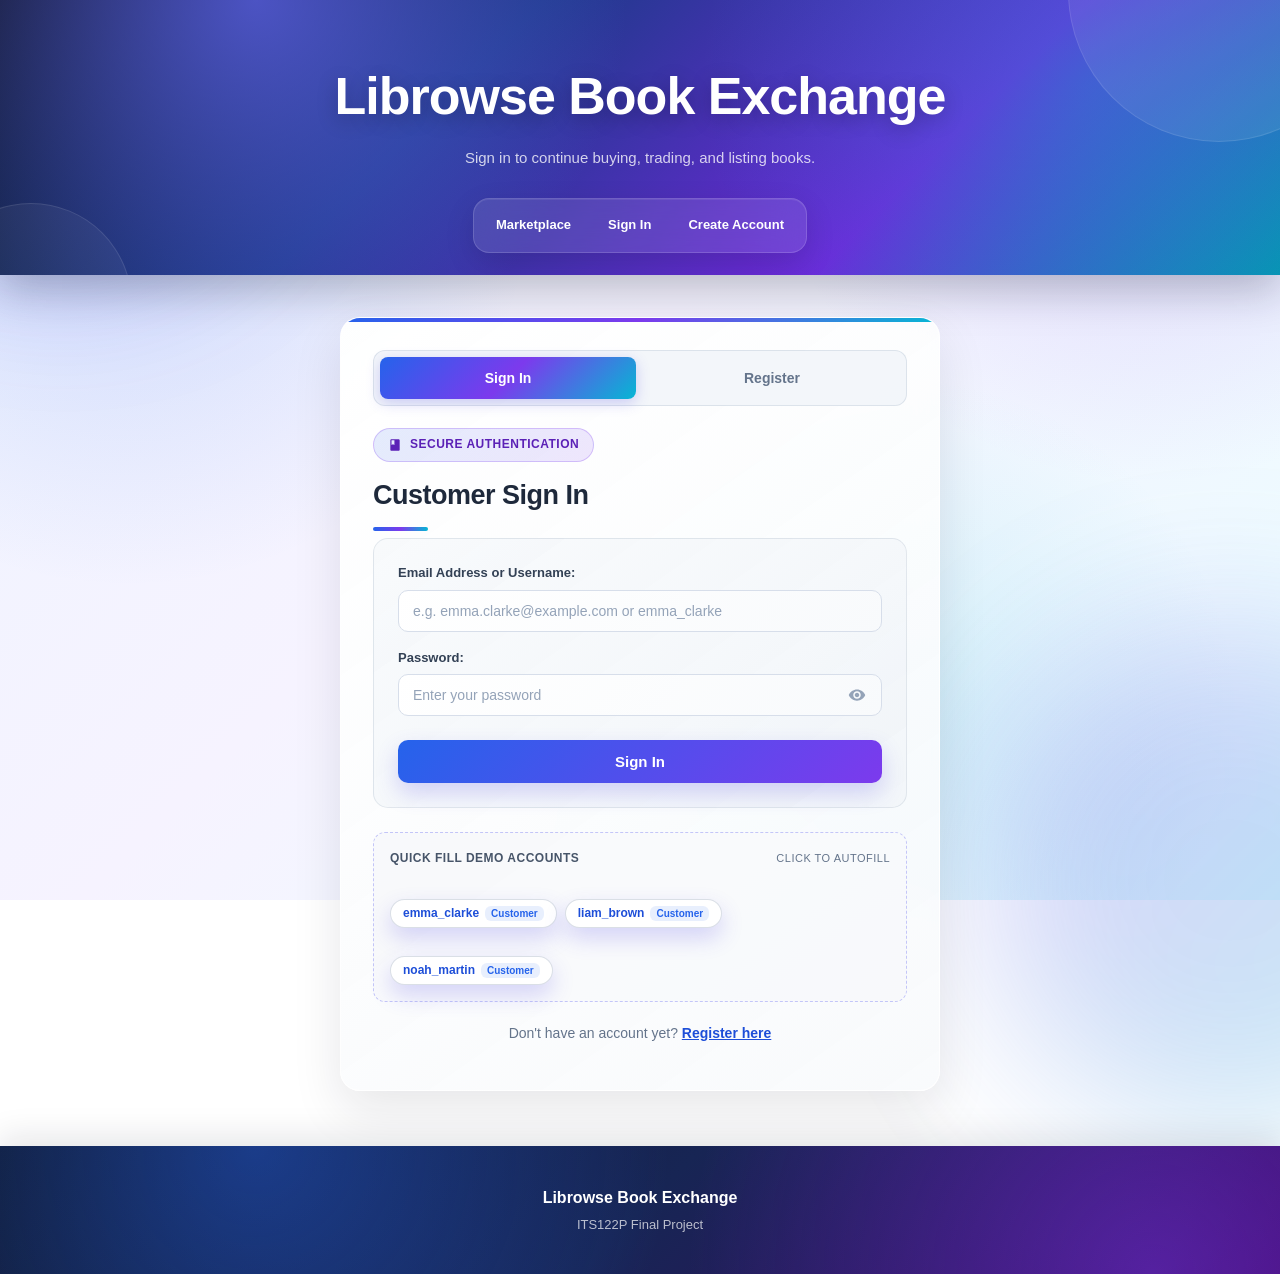
==== commit 24798a3c: "Riovaldez - Added Register/Login page. Fixed some Frontend JS Conections" ====
--- a/index.html
+++ b/index.html
@@ -28,7 +28,14 @@
             <a href="#transactions">Transactions</a>
             <a href="#refund">Refund</a>
             <a href="#report">Report</a>
+            <a href="login.html">Login</a>
+            <a href="register.html">Register</a>
         </nav>
+
+        <div id="auth-status" class="auth-status">
+            <a href="login.html">Sign in</a>
+            <a href="register.html">Create account</a>
+        </div>
     </header>
 
 
@@ -52,6 +59,8 @@
 
             <a href="#browse">Browse Books</a>
             <a href="#list-book">List a Book</a>
+            <a href="login.html">Login</a>
+            <a href="register.html">Register</a>
 
         </section>
 
--- a/style.css
+++ b/style.css
@@ -1308,4 +1308,387 @@
         animation: none !important;
     }
 
+}
+
+
+/* AUTH STATUS (INDEX HEADER) */
+
+.auth-status {
+    position: relative;
+
+    z-index: 2;
+
+    margin-top: 14px;
+
+    display: flex;
+
+    align-items: center;
+
+    justify-content: center;
+
+    gap: 10px;
+
+    color: rgba(255, 255, 255, 0.88);
+
+    font-size: 14px;
+}
+
+
+.auth-status a {
+    color: #ffffff;
+
+    text-decoration: underline;
+}
+
+
+.auth-status button {
+    width: auto;
+
+    margin: 0;
+
+    padding: 7px 14px;
+
+    border-radius: 999px;
+
+    font-size: 12px;
+}
+
+
+/* LOGIN / REGISTER PAGE */
+
+.auth-card {
+    max-width: 600px;
+    margin: 0 auto;
+}
+
+.auth-brand-badge {
+    display: inline-flex;
+    align-items: center;
+    gap: 8px;
+    padding: 6px 14px;
+    border-radius: 999px;
+    background: linear-gradient(135deg, rgba(37, 99, 235, 0.12), rgba(124, 58, 237, 0.12));
+    border: 1px solid rgba(124, 58, 237, 0.25);
+    font-size: 12px;
+    font-weight: 700;
+    color: var(--purple-dark);
+    margin-bottom: 12px;
+    letter-spacing: 0.5px;
+    text-transform: uppercase;
+}
+
+.auth-brand-badge svg {
+    width: 14px;
+    height: 14px;
+    fill: currentColor;
+}
+
+.auth-tab-row {
+    display: flex;
+    gap: 8px;
+    margin-bottom: 22px;
+    padding: 6px;
+    background: rgba(241, 245, 249, 0.85);
+    border: 1px solid rgba(203, 213, 225, 0.6);
+    border-radius: 12px;
+}
+
+.auth-tab-btn {
+    flex: 1;
+    display: inline-flex;
+    align-items: center;
+    justify-content: center;
+    padding: 10px 16px;
+    border-radius: 8px;
+    font-size: 14px;
+    font-weight: 700;
+    text-decoration: none;
+    color: var(--text-gray);
+    background: transparent;
+    transition: all 0.25s ease;
+    border: none;
+    cursor: pointer;
+}
+
+.auth-tab-btn:hover {
+    color: var(--blue-dark);
+    background: rgba(255, 255, 255, 0.6);
+}
+
+.auth-tab-btn.active-tab {
+    background: var(--main-gradient);
+    color: #ffffff;
+    box-shadow: 0 4px 14px rgba(79, 70, 229, 0.25);
+}
+
+.auth-message {
+    margin-top: 10px;
+    margin-bottom: 20px;
+    padding: 12px 16px;
+    border-radius: 10px;
+    font-size: 13px;
+    font-weight: 600;
+    display: flex;
+    align-items: center;
+    gap: 10px;
+    background: rgba(241, 245, 249, 0.7);
+    border: 1px solid rgba(203, 213, 225, 0.8);
+    color: var(--text-gray);
+    transition: all 0.3s ease;
+}
+
+.auth-message.auth-error {
+    background: rgba(254, 242, 242, 0.95);
+    border-color: rgba(239, 68, 68, 0.35);
+    color: #b91c1c;
+    box-shadow: 0 4px 12px rgba(239, 68, 68, 0.08);
+}
+
+.auth-message.auth-success {
+    background: rgba(236, 253, 245, 0.95);
+    border-color: rgba(16, 185, 129, 0.35);
+    color: #047857;
+    box-shadow: 0 4px 12px rgba(16, 185, 129, 0.08);
+}
+
+.auth-message.auth-info {
+    background: rgba(239, 246, 255, 0.95);
+    border-color: rgba(59, 130, 246, 0.35);
+    color: #1d4ed8;
+    box-shadow: 0 4px 12px rgba(37, 99, 235, 0.08);
+}
+
+.auth-form {
+    margin-top: 0;
+}
+
+.auth-form .form-group {
+    margin-bottom: 16px;
+}
+
+.auth-form label {
+    margin: 0 0 6px;
+}
+
+.password-input-wrapper {
+    position: relative;
+    display: flex;
+    align-items: center;
+}
+
+.password-input-wrapper input {
+    padding-right: 46px;
+}
+
+.toggle-password-btn {
+    position: absolute;
+    right: 10px;
+    top: 50%;
+    transform: translateY(-50%);
+    background: transparent;
+    border: none;
+    padding: 6px;
+    margin: 0;
+    cursor: pointer;
+    color: #94a3b8;
+    box-shadow: none;
+    border-radius: 6px;
+    display: flex;
+    align-items: center;
+    justify-content: center;
+    transition: color 0.2s ease;
+}
+
+.toggle-password-btn:hover {
+    color: var(--violet);
+    transform: translateY(-50%);
+    box-shadow: none;
+    background: rgba(139, 92, 246, 0.08);
+}
+
+.toggle-password-btn:active {
+    transform: translateY(-50%);
+}
+
+.toggle-password-btn svg {
+    width: 18px;
+    height: 18px;
+    fill: currentColor;
+}
+
+.input-helper-text {
+    display: block;
+    margin-top: 5px;
+    font-size: 12px;
+    color: var(--text-gray);
+}
+
+.password-match-hint {
+    font-size: 12px;
+    font-weight: 600;
+    margin-top: 4px;
+    display: none;
+}
+
+.password-match-hint.match {
+    display: block;
+    color: #059669;
+}
+
+.password-match-hint.no-match {
+    display: block;
+    color: #dc2626;
+}
+
+.auth-submit-btn {
+    width: 100%;
+    display: flex;
+    align-items: center;
+    justify-content: center;
+    gap: 8px;
+    font-size: 15px;
+    padding: 13px 20px;
+    margin-top: 24px;
+}
+
+.auth-submit-btn:disabled {
+    opacity: 0.7;
+    cursor: not-allowed;
+    transform: none;
+}
+
+/* Already signed-in session banner */
+.session-active-card {
+    background: linear-gradient(135deg, rgba(239, 246, 255, 0.95), rgba(245, 243, 255, 0.95));
+    border: 1px solid rgba(99, 102, 241, 0.3);
+    border-radius: 14px;
+    padding: 20px;
+    margin-bottom: 22px;
+    text-align: center;
+}
+
+.session-active-card p {
+    margin: 0 0 14px;
+    color: var(--text-dark);
+    font-size: 14px;
+}
+
+.session-actions {
+    display: flex;
+    gap: 10px;
+    justify-content: center;
+    flex-wrap: wrap;
+}
+
+.session-actions .btn-continue {
+    padding: 9px 18px;
+    background: var(--main-gradient);
+    color: #ffffff;
+    font-weight: 700;
+    font-size: 13px;
+    border-radius: 8px;
+    text-decoration: none;
+    display: inline-flex;
+    align-items: center;
+    transition: transform 0.2s ease, box-shadow 0.2s ease;
+}
+
+.session-actions .btn-continue:hover {
+    transform: translateY(-2px);
+    box-shadow: 0 6px 16px rgba(79, 70, 229, 0.25);
+}
+
+.session-actions .btn-switch-user {
+    padding: 9px 18px;
+    background: white;
+    border: 1px solid rgba(148, 163, 184, 0.4);
+    color: var(--text-dark);
+    font-weight: 700;
+    font-size: 13px;
+    border-radius: 8px;
+    cursor: pointer;
+    margin: 0;
+    box-shadow: none;
+}
+
+.session-actions .btn-switch-user:hover {
+    background: #f1f5f9;
+    transform: translateY(-2px);
+    box-shadow: 0 4px 10px rgba(0, 0, 0, 0.06);
+}
+
+/* Demo / Test Account Helper Box */
+.demo-accounts-card {
+    margin-top: 24px;
+    padding: 16px;
+    border-radius: 12px;
+    background: rgba(248, 250, 252, 0.85);
+    border: 1px dashed rgba(99, 102, 241, 0.35);
+}
+
+.demo-accounts-title {
+    display: flex;
+    align-items: center;
+    justify-content: space-between;
+    font-size: 12px;
+    font-weight: 700;
+    color: #475569;
+    text-transform: uppercase;
+    letter-spacing: 0.5px;
+    margin-bottom: 10px;
+}
+
+.demo-pills-row {
+    display: flex;
+    gap: 8px;
+    flex-wrap: wrap;
+}
+
+.demo-pill {
+    display: inline-flex;
+    align-items: center;
+    gap: 6px;
+    padding: 6px 12px;
+    background: white;
+    border: 1px solid rgba(148, 163, 184, 0.35);
+    border-radius: 999px;
+    font-size: 12px;
+    font-weight: 600;
+    color: var(--blue-dark);
+    cursor: pointer;
+    transition: all 0.2s ease;
+}
+
+.demo-pill:hover {
+    background: linear-gradient(135deg, #eff6ff, #f5f3ff);
+    border-color: var(--violet);
+    transform: translateY(-1px);
+    box-shadow: 0 4px 10px rgba(79, 70, 229, 0.12);
+}
+
+.demo-pill span.role-tag {
+    font-size: 10px;
+    padding: 2px 6px;
+    background: rgba(37, 99, 235, 0.1);
+    color: var(--blue);
+    border-radius: 6px;
+    font-weight: 700;
+}
+
+.auth-switch-link {
+    margin-top: 20px;
+    color: var(--text-gray);
+    text-align: center;
+    font-size: 14px;
+}
+
+.auth-switch-link a {
+    color: var(--blue-dark);
+    font-weight: 700;
+    text-decoration: underline;
+    transition: color 0.2s ease;
+}
+
+.auth-switch-link a:hover {
+    color: var(--purple);
 }
